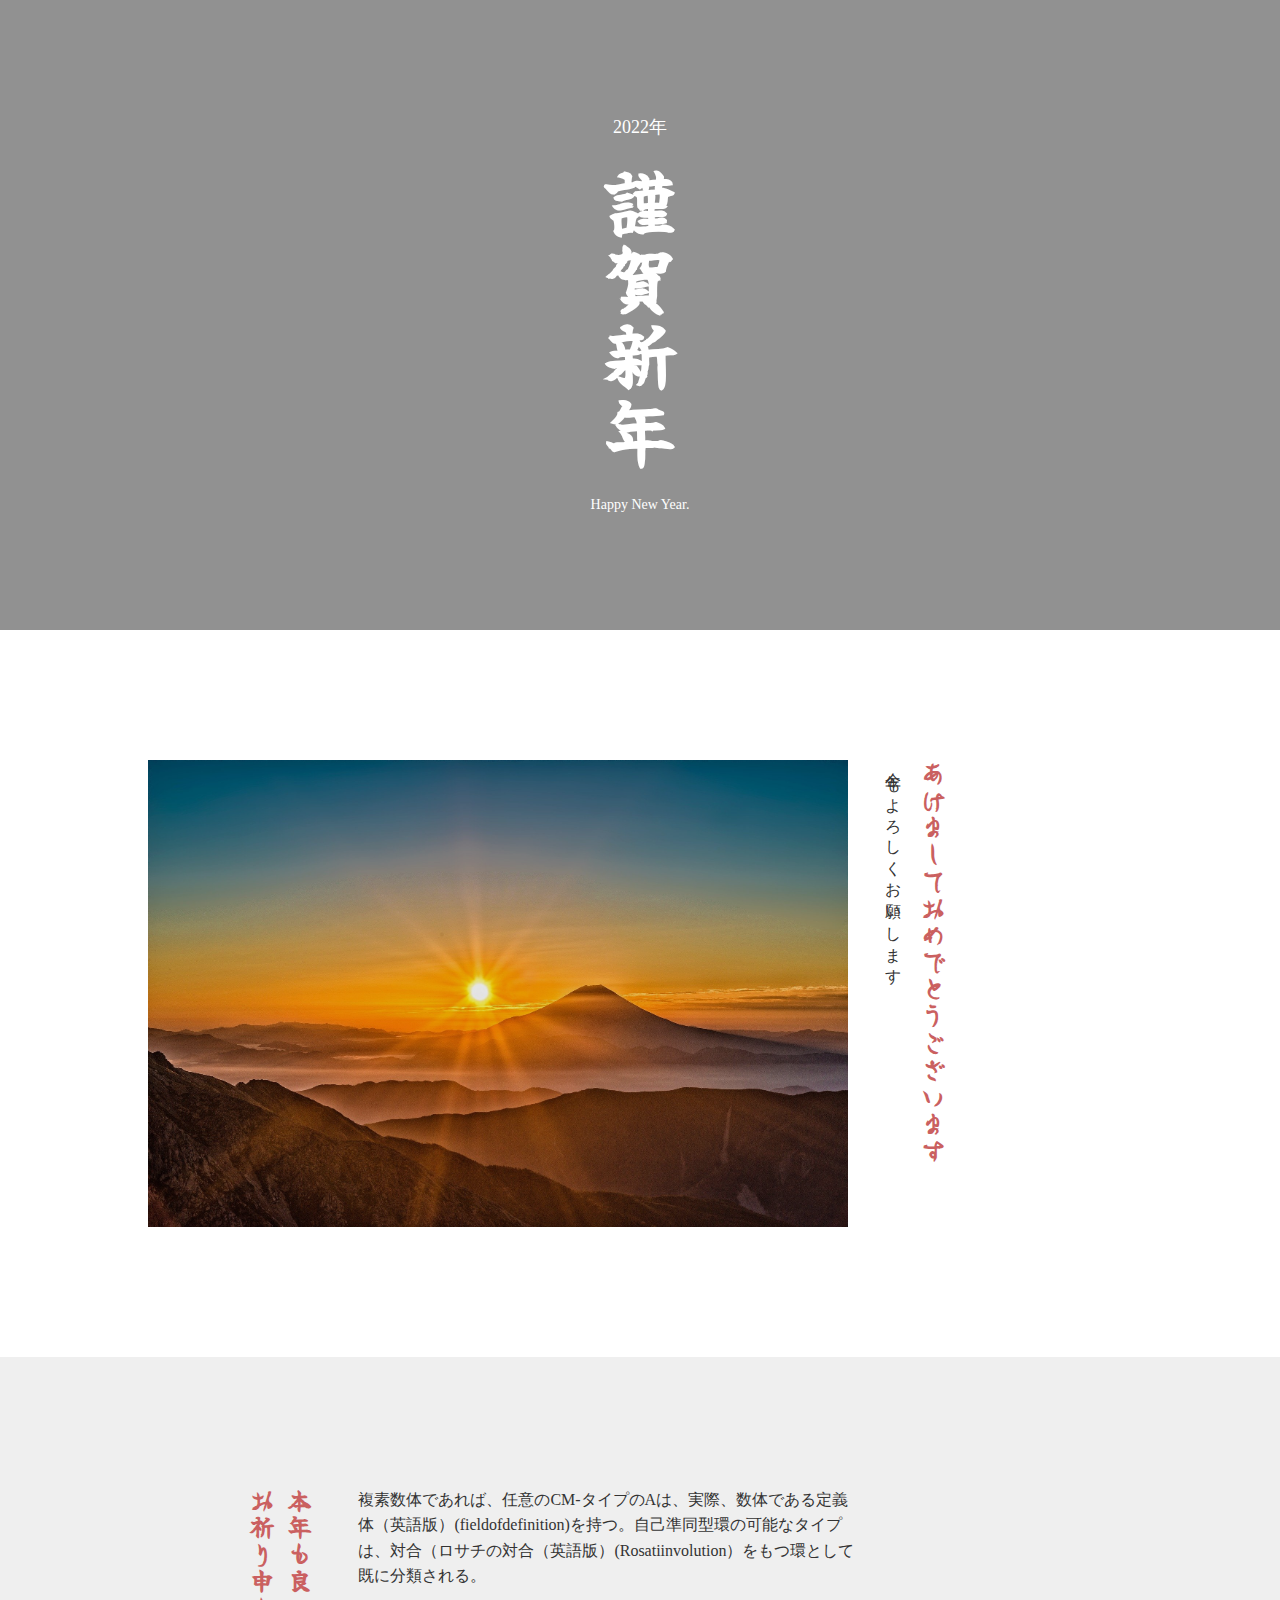
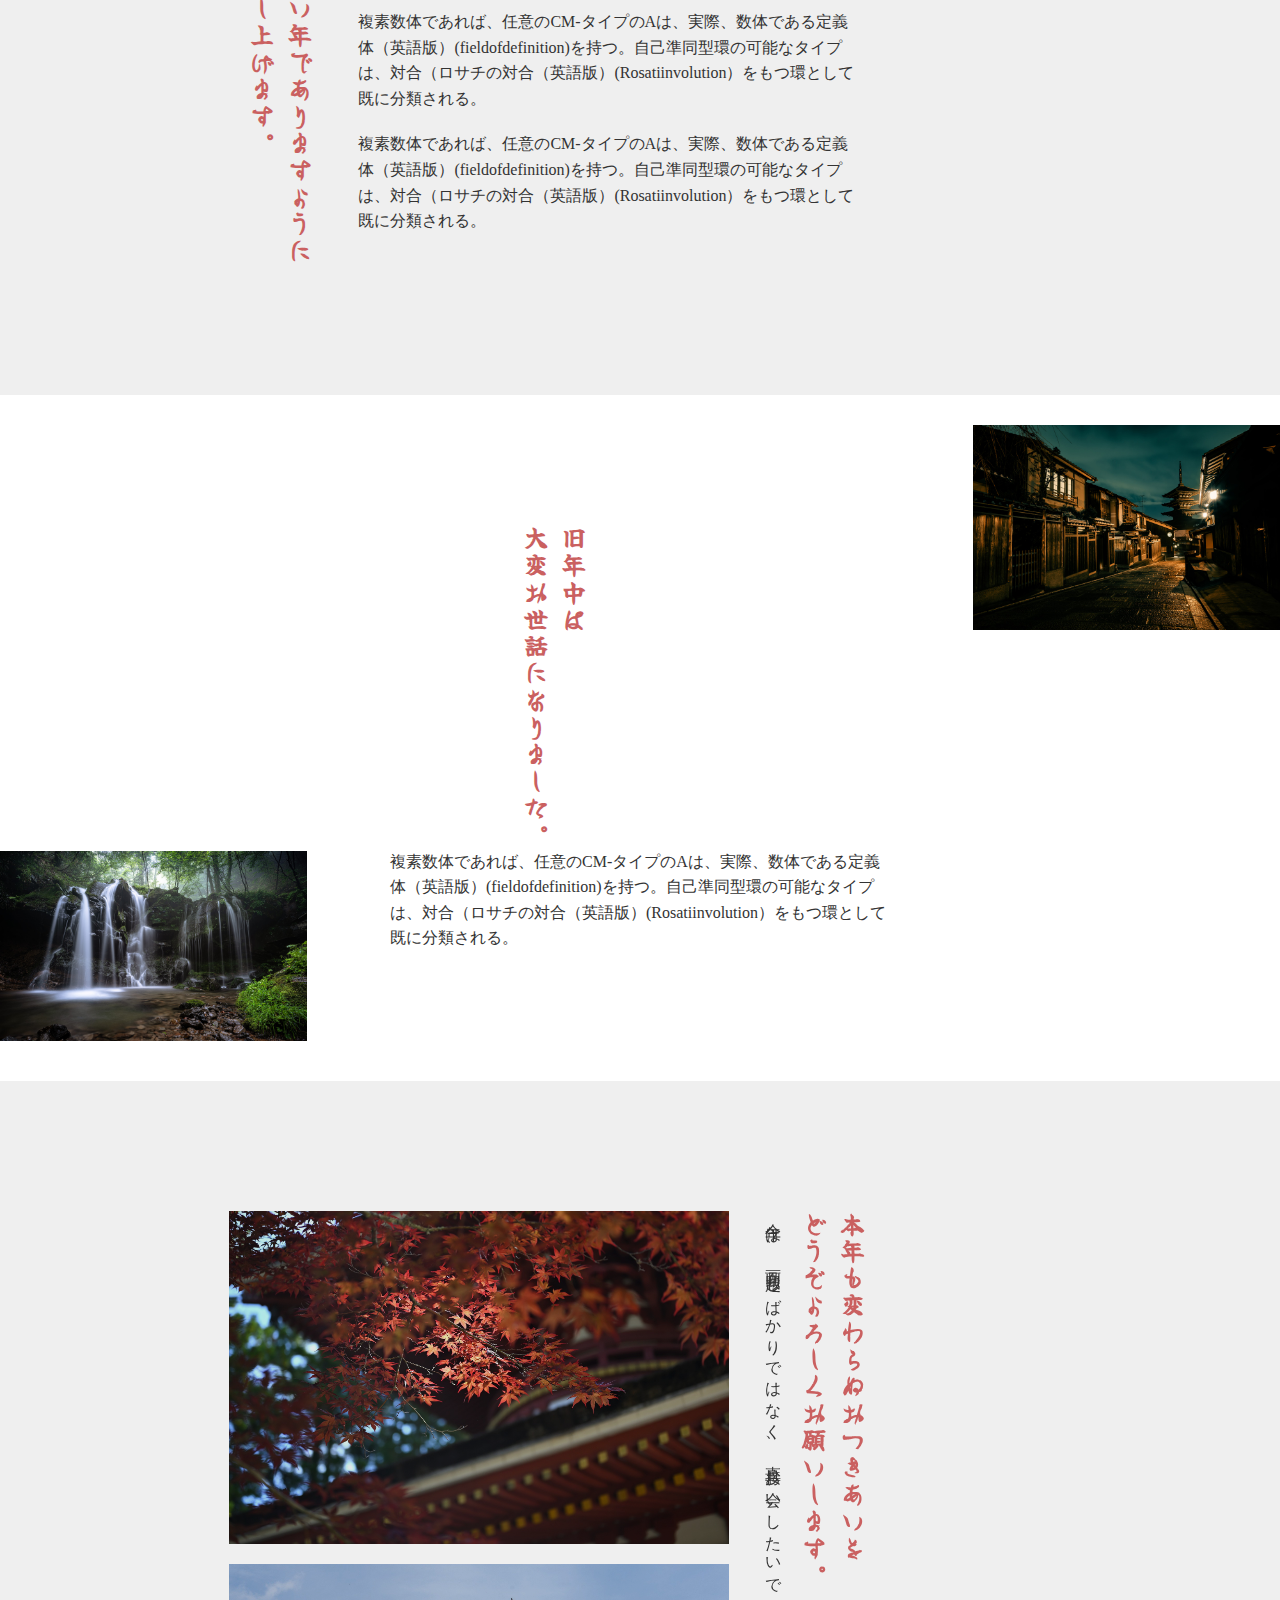
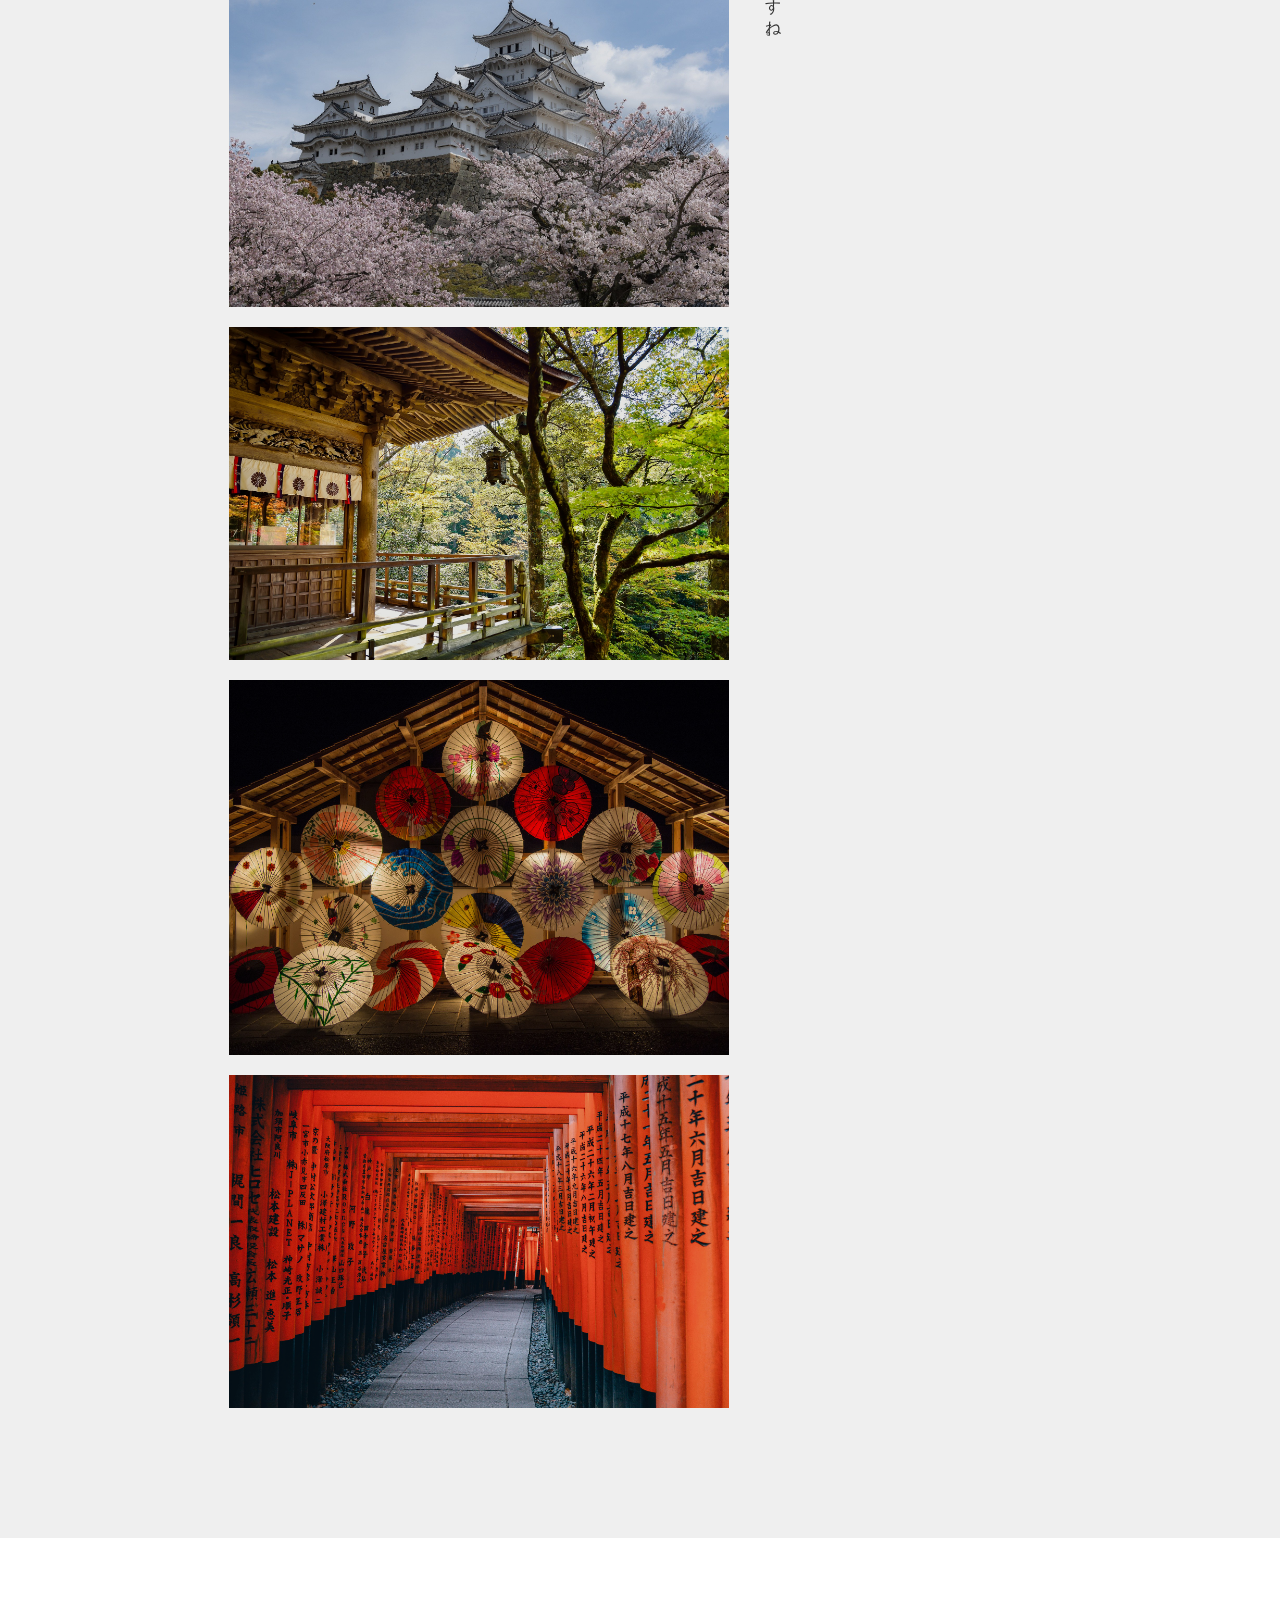
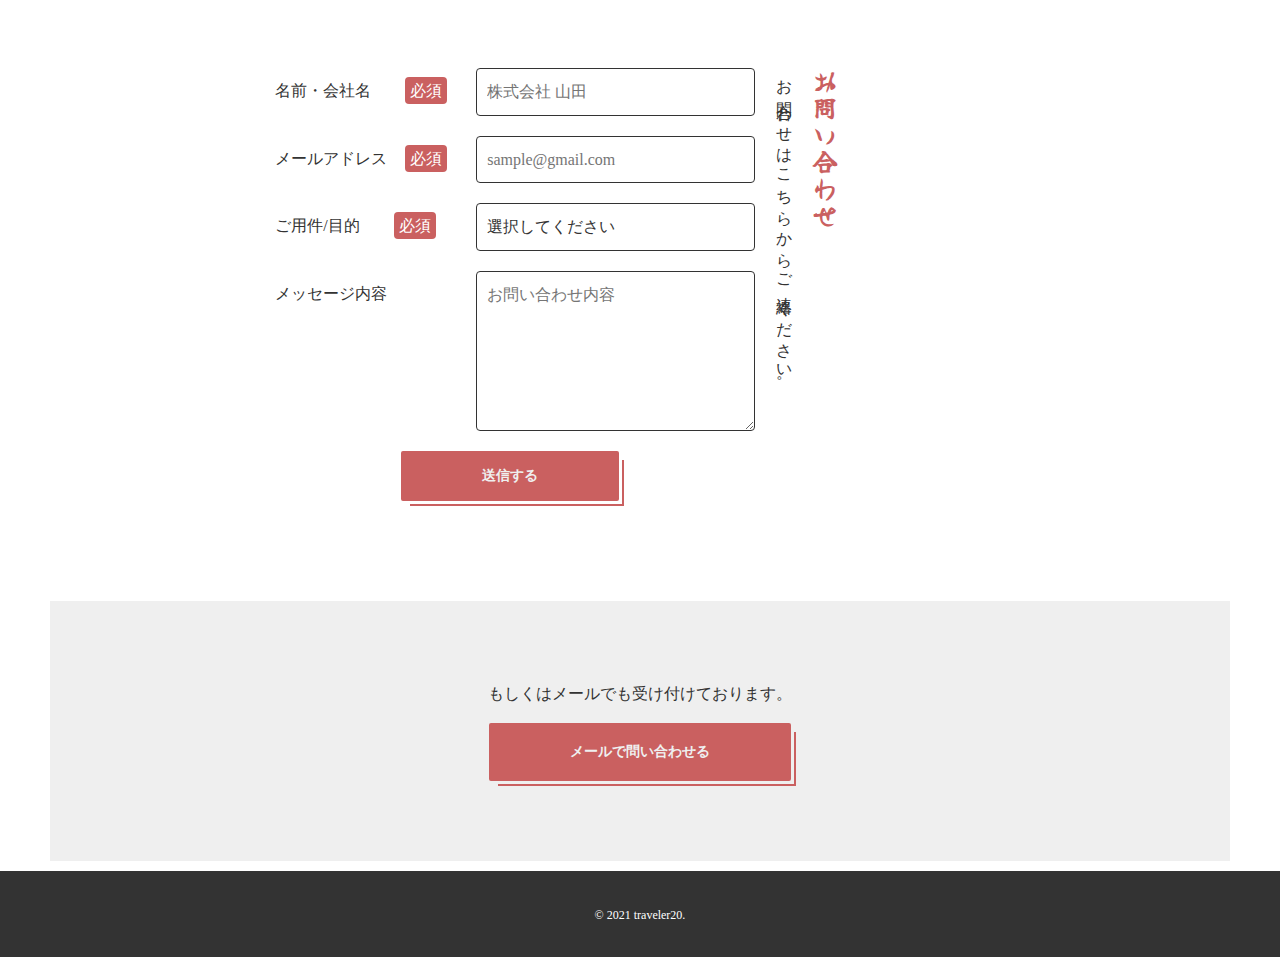
==== docs/index.html @ bd3ab1b8 "🚀Cording" ====
<!DOCTYPE html>
<html lang="ja">
	<head>
		<meta charset="UTF-8" />
		<meta http-equiv="X-UA-Compatible" content="IE=edge" />
		<meta name="viewport" content="width=device-width, initial-scale=1.0" />
		<!-- ogp -->
		<meta property="og:type" content="website" />
		<title>ページタイトル｜サイトタイトル</title>
		<meta
			name="description"
			content="説明文が入ります。説明文が入ります。説明文が入ります。説明文が入ります。説明文が入ります。"
		/>
		<meta property="og:title" content="ページタイトル｜サイトタイトル" />
		<meta
			property="og:description"
			content="説明文が入ります。説明文が入ります。説明文が入ります。説明文が入ります。説明文が入ります。"
		/>
		<meta property="og:url" content="サイトのURL" />
		<meta property="og:image" content="サイトのURL/asset/img/ogp.webp" />
		<meta property="og:locale" content="ja_JP" />
		<meta name="twitter:card" content="summary_large_image" />
		<meta name="twitter:site" content="@ツイッターアカウント" />
		<link rel="icon" type="image/x-icon" href="./asset/img/favicon.ico" />
		<!-- css -->
		<link rel="stylesheet" href="./asset/css/style.css" />
	</head>
	<body>
		<!-- .c-loading -->
		<article class="c-loading" id="js-loading">
			<div class="c-loading__spinner"></div>
		</article>
		<!-- /.c-loading -->

		<!-- .l-header -->
		<header class="l-header"></header>
		<!-- /.l-header -->

		<!-- main -->
		<main>
			<!-- .p-fv -->
			<section class="p-fv">
				<div class="c-section__inner">
					<p class="p-fv__lead">2022年</p>
					<h1 class="p-fv__title">謹賀新年</h1>
					<p class="p-fv__english">Happy New Year.</p>
				</div>
			</section>
			<!-- /.p-fv -->

			<!-- .p-about -->
			<section class="p-about c-section">
				<div class="c-section__inner">
					<header class="c-section__header">
						<h2 class="c-section__title">あけましておめでとうございます</h2>
						<p class="c-section__lead">今年もよろしくお願いします</p>
						<!-- <p class="p-about__description">
							複素数体であれば、任意のCM-タイプのAは、実際、数体である定義体（英語版）(fieldofdefinition)を持つ。自己準同型環の可能なタイプは、対合（ロサチの対合（英語版）(Rosatiinvolution）をもつ環として既に分類される。
						</p> -->
						<img
							class="p-about__image"
							src="./asset/img/about-img.jpg"
							alt=""
						/>
					</header>
				</div>
			</section>
			<!-- /.p-about -->

			<!-- .p-feature -->
			<section class="p-feature c-section">
				<div class="c-section__inner">
					<header class="c-section__header">
						<h2 class="c-section__title">
							本年も良い年でありますように<br />お祈り申し上げます。
						</h2>
						<p class="c-section__lead"></p>
						<div class="p-feature__description">
							<p>
								複素数体であれば、任意のCM-タイプのAは、実際、数体である定義体（英語版）(fieldofdefinition)を持つ。自己準同型環の可能なタイプは、対合（ロサチの対合（英語版）(Rosatiinvolution）をもつ環として既に分類される。
							</p>
							<p>
								複素数体であれば、任意のCM-タイプのAは、実際、数体である定義体（英語版）(fieldofdefinition)を持つ。自己準同型環の可能なタイプは、対合（ロサチの対合（英語版）(Rosatiinvolution）をもつ環として既に分類される。
							</p>
							<p>
								複素数体であれば、任意のCM-タイプのAは、実際、数体である定義体（英語版）(fieldofdefinition)を持つ。自己準同型環の可能なタイプは、対合（ロサチの対合（英語版）(Rosatiinvolution）をもつ環として既に分類される。
							</p>
						</div>
					</header>
				</div>
			</section>
			<!-- /.p-feature -->

			<!-- .p-service -->
			<section class="p-service c-section">
				<div class="c-section__inner">
					<header class="c-section__header">
						<h2 class="c-section__title">
							旧年中は<br />大変お世話になりました。
						</h2>
						<p class="c-section__lead"></p>
					</header>
					<div class="p-service__description">
						<p>
							複素数体であれば、任意のCM-タイプのAは、実際、数体である定義体（英語版）(fieldofdefinition)を持つ。自己準同型環の可能なタイプは、対合（ロサチの対合（英語版）(Rosatiinvolution）をもつ環として既に分類される。
						</p>
					</div>
				</div>
			</section>
			<!-- /.p-service -->

			<!-- .p-blog -->
			<section class="p-blog c-section">
				<div class="c-section__inner">
					<header class="c-section__header">
						<span class="p-blog__title">
							<h2 class="c-section__title">
								本年も変わらぬおつきあいを<br />どうぞよろしくお願いします。
							</h2>
							<p class="c-section__lead">
								今年は、画面越しばかりではなく、直接お会いしたいですね。
							</p>
						</span>
						<div class="p-blog__gallery">
							<img src="./asset/img/blog01.jpg" alt="" />
							<img src="./asset/img/blog02.jpg" alt="" />
							<img src="./asset/img/blog03.jpg" alt="" />
							<img src="./asset/img/blog04.jpg" alt="" />
							<img src="./asset/img/blog05.jpg" alt="" />
						</div>
					</header>
				</div>
			</section>
			<!-- /.p-blog -->

			<!-- .p-contact -->
			<section id="contact" class="p-contact c-section">
				<div class="c-section__inner">
					<header class="c-section__header">
						<h2 class="c-section__title">お問い合わせ</h2>
						<p class="c-section__lead">
							お問合わせはこちらからご連絡ください。
						</p>
						<form
							action="https://docs.google.com/forms/u/1/d/e/1FAIpQLSdKu5nx2UrKoUZ2vpv8aKSG0LmLhYMiGTr5FKgEVZTHTBbblw/formResponse"
							method="POST"
							target="hidden_iframe"
							onsubmit="submitted=true;"
							class="c-form"
						>
							<div class="c-form__item">
								<label class="c-form__label" for="field-name"
									>名前・会社名　<span class="c-form__required"
										>必須</span
									></label
								>
								<input
									name="entry.690315515"
									class="c-form__input"
									id="field-name"
									placeholder="株式会社 山田"
									type="text"
									required="required"
								/>
							</div>
							<div class="c-form__item">
								<label class="c-form__label" for="field-mail"
									>メールアドレス<span class="c-form__required"
										>必須</span
									></label
								>
								<input
									name="entry.310605352"
									class="c-form__input"
									id="field-mail"
									placeholder="sample@gmail.com"
									type="email"
									required="required"
								/>
							</div>
							<div class="c-form__item">
								<label class="c-form__label" for="field-select"
									>ご用件/目的　<span class="c-form__required"
										>必須</span
									></label
								>
								<select
									name="entry.2098078720"
									class="c-form__input"
									id="field-select"
									required="required"
								>
									<option value="">選択してください</option>
									<option value="WEBサイトデザインのお見積り">
										WEBサイトデザインのお見積り
									</option>
									<option value="WEBサイトコーディングのお見積り">
										WEBサイトコーディングのお見積り
									</option>
									<option value="WEBサイト構築のお見積り">
										WEBサイト構築のお見積り
									</option>
									<option value="取材等の連絡">取材等の連絡</option>
									<option value="その他（メッセージ内容に記載ください）">
										その他（メッセージ内容に記載ください）
									</option>
								</select>
							</div>
							<div class="c-form__item">
								<label class="c-form__label" for="field-message"
									>メッセージ内容</label
								>
								<textarea
									name="entry.1726417427"
									class="c-form__input"
									id="field-message"
									placeholder="お問い合わせ内容"
								></textarea>
							</div>
							<div class="c-form__submit">
								<button type="submit">送信する</button>
							</div>
						</form>
						<script type="text/javascript">
							let submitted = false;
						</script>
						<iframe
							name="hidden_iframe"
							id="hidden_iframe"
							style="display: none"
							onload="if(submitted){window.location='html-googleforms-thanks.html';}"
						></iframe>
					</header>
					<div class="c-buttonBlock">
						<p class="c-buttonCopy">もしくはメールでも受け付けております。</p>
						<a href="mailto:traveler20.site@gmail.com" class="c-button"
							>メールで問い合わせる</a
						>
					</div>
				</div>
			</section>
			<!-- /.p-contact -->
		</main>
		<!-- /main -->

		<!-- .l-footer -->
		<footer class="l-footer">
			<div class="l-footer__inner">
				<small class="l-footer__copy">&copy;&nbsp;2021&nbsp;traveler20.</small>
			</div>
		</footer>
		<!-- /.l-footer -->

		<script src="./asset/js/script.js"></script>
	</body>
</html>
---- docs/asset/css/style.css ----
@import url(https://fonts.googleapis.com/css2?family=Yuji+Mai&display=swap);*{box-sizing:border-box}::after,::before{box-sizing:inherit}html{line-height:1.15;-webkit-text-size-adjust:100%;-webkit-tap-highlight-color:transparent}body{margin:0}main{display:block}form,iframe,p{margin:0}h1,h2{font-size:inherit;line-height:inherit;font-weight:inherit;margin:0}a{background-color:transparent;text-decoration:none;color:inherit}small{font-size:80%}img{border-style:none;vertical-align:bottom}iframe{border:0;vertical-align:bottom}button,input,select,textarea{-webkit-appearance:none;appearance:none;vertical-align:middle;color:inherit;font:inherit;border:0;background:0 0;padding:0;margin:0;outline:0;border-radius:0;text-align:inherit}button,input{overflow:visible}button,select{text-transform:none}[type=button],[type=submit],button{cursor:pointer;-webkit-appearance:none;appearance:none}[type=button]::-moz-focus-inner,[type=submit]::-moz-focus-inner,button::-moz-focus-inner{border-style:none;padding:0}[type=button]:-moz-focusring,[type=submit]:-moz-focusring,button:-moz-focusring{outline:1px dotted ButtonText}select::-ms-expand{display:none}option{padding:0}textarea{overflow:auto}label[for]{cursor:pointer}*,:after,:before{-webkit-box-sizing:border-box;-moz-box-sizing:border-box;-o-box-sizing:border-box;-ms-box-sizing:border-box;box-sizing:border-box}html{font-size:62.5%;line-height:1.6;height:100%;scroll-behavior:smooth}body{color:#333;background-color:#efefef;font-size:1.6rem;font-family:"Times New Roman",YuMincho,"Hiragino Mincho ProN","Yu Mincho","MS PMincho",serif;font-weight:500;max-width:100vw;min-width:350px;width:100%;overflow-x:hidden}::selection{background-color:rgba(51,51,51,.7);color:#efefef}img{max-width:100%;height:auto;border:none;display:block;filter:brightness(90%)}a{color:#1ca9e3;text-decoration:none;position:relative}a:hover{text-decoration:none}a:hover img{text-decoration:none;opacity:.8;transition:all .4s}a,input,label{transition:all .4s}.l-footer{text-align:center}.l-footer__inner{background:#333;padding:30px}.l-footer__copy{color:#fff;font-size:12px}.c-loading{width:100vw;height:100vh;transition:all 1s;background-color:#efefef;position:fixed;top:0;left:0;z-index:9999}.c-loading.is-loaded{opacity:0;visibility:hidden}.c-loading__spinner{width:100px;height:100px;margin:40vh auto;border:3px solid #ca6060;border-top:3px solid transparent;border-radius:50%;animation:loadingAnimation .8s linear 0s infinite}@keyframes loadingAnimation{from{transform:rotate(0)}to{transform:rotate(359deg)}}.c-section{background-color:#efefef;padding:120px 0}.c-section:nth-of-type(even){background-color:#fff}.c-section:nth-of-type(even) .c-section__header{flex-direction:row-reverse}.c-section__inner{max-width:1220px;padding:10px 20px;margin:0 auto}.c-section__header{max-width:1000px;display:flex;flex-direction:row;justify-content:flex-start;align-items:flex-start;gap:8px}.c-section__title{color:#ca6060;text-align:left;font-size:2.4rem;font-weight:700;-ms-writing-mode:tb-rl;writing-mode:vertical-rl;letter-spacing:3px;margin:0 0;font-family:"Yuji Mai","Cormorant Garamond",serif;font-weight:700}.c-section__lead{display:table;margin:0 0;text-align:left;-ms-writing-mode:tb-rl;writing-mode:vertical-rl;letter-spacing:3px}@media (min-width:640px){.c-section__header{justify-content:center}}.c-form{max-width:600px}.c-form__item{display:flex;flex-wrap:wrap;justify-content:space-evenly;margin-bottom:20px}.c-form__input,.c-form__label{padding:10px}.c-form__label{width:90%}.c-form__input{width:90%;font-size:16px;border:solid 1px #333;border-radius:4px}.c-form__input:focus-visible{outline:#ca6060 auto 1px}.c-form textarea.c-form__input{height:160px}.c-form__required{color:#fff;background-color:#ca6060;border-radius:4px;padding:5px 5px;margin:0 0 0 18px}.c-form__submit{text-align:center}.c-form__submit button{display:inline-block;font-size:14px;font-weight:700;color:#efefef;background-color:#ca6060;border:solid 2px #ca6060;border-radius:2px;padding:12px 79px;position:relative;cursor:pointer;position:relative}.c-form__submit button::before{content:"";position:absolute;bottom:-7px;right:-7px;width:100%;height:2px;background-color:#ca6060;transition:.4s ease 0s}.c-form__submit button::after{content:"";position:absolute;top:7px;right:-7px;width:2px;height:100%;background-color:#ca6060;transition:.4s ease 0s}.c-form__submit button:hover{color:#ca6060;background-color:transparent}.c-form__submit button:hover:before{width:0%}.c-form__submit button:hover:after{height:0%}@media (min-width:640px){.c-form__item{flex-wrap:nowrap}.c-form__label{width:40%}.c-form__input{width:55%}}.c-button{display:inline-block;font-size:14px;font-weight:700;color:#efefef;background-color:#ca6060;border:solid 2px #ca6060;border-radius:2px;padding:16px 79px;position:relative}.c-button::before{content:"";position:absolute;bottom:-7px;right:-7px;width:100%;height:2px;background-color:#ca6060;transition:.4s ease 0s}.c-button::after{content:"";position:absolute;top:7px;right:-7px;width:2px;height:100%;background-color:#ca6060;transition:.4s ease 0s}.c-button:hover{color:#ca6060;background-color:transparent}.c-button:hover:before{width:0%}.c-button:hover:after{height:0%}.c-buttonCopy{margin:0 auto 16px}.c-buttonBlock{text-align:center;margin:40px 0 0}.p-fv{color:#fff;text-align:center;display:flex;justify-content:center;align-items:center;height:70vh;background-image:url(../img/fv-bg.jpg);background-size:cover;background-position:center;position:relative;z-index:0}.p-fv:before{content:"";position:absolute;z-index:-1;top:0;bottom:0;left:-5px;right:-5px;background-color:rgba(51,51,51,.5)}.p-fv__lead{font-size:1.8rem}.p-fv__title{width:100%;display:flex;align-items:center;font-size:7.2rem;font-weight:700;font-family:"Yuji Mai","Cormorant Garamond",serif;font-weight:700;-ms-writing-mode:tb-rl;writing-mode:vertical-rl;letter-spacing:4px;margin:24px 0}.p-fv__english{font-size:1.4rem}.p-about__description{-ms-writing-mode:tb-rl;writing-mode:vertical-rl;letter-spacing:3px;margin:0 24px 0 0}.p-about__image{aspect-ratio:2/3;object-fit:cover;margin:0 24px 0 0}@media (min-width:640px){.p-about__image{width:70%;aspect-ratio:3/2}}.p-feature__description{width:75%;margin:0}.p-feature__description p+p{margin:20px 0 0}@media (min-width:640px){.p-feature__description{width:50%;margin:0 0 0 24px}}.p-service{background-image:url(../img/service-bg-before.jpg),url(../img/service-bg-after.jpg);background-position:left bottom 0,right bottom 10px;background-size:44%,50%;background-repeat:no-repeat,no-repeat}.p-service .c-section__header{justify-content:center}.p-service__description{max-width:500px;margin:0 auto}.p-service__description p+p{margin:20px 0 0}@media (min-width:640px){.p-service{background-position:left bottom 40px,right top 30px;background-size:24%}}.p-blog .c-section__header{flex-direction:row-reverse}.p-blog__title{position:sticky;top:20px;display:flex;flex-direction:row-reverse;justify-content:flex-start;align-items:flex-start;gap:8px}.p-blog__gallery{width:75%;margin:0}.p-blog__gallery img+img{margin:20px 0 0}@media (min-width:640px){.p-blog__gallery{width:50%;margin:0 24px 0 0}}.p-contact{padding-bottom:0}.p-contact .c-buttonBlock{margin:100px 0 0;background-color:#efefef;padding:80px 0}
/*# sourceMappingURL=style.css.map */
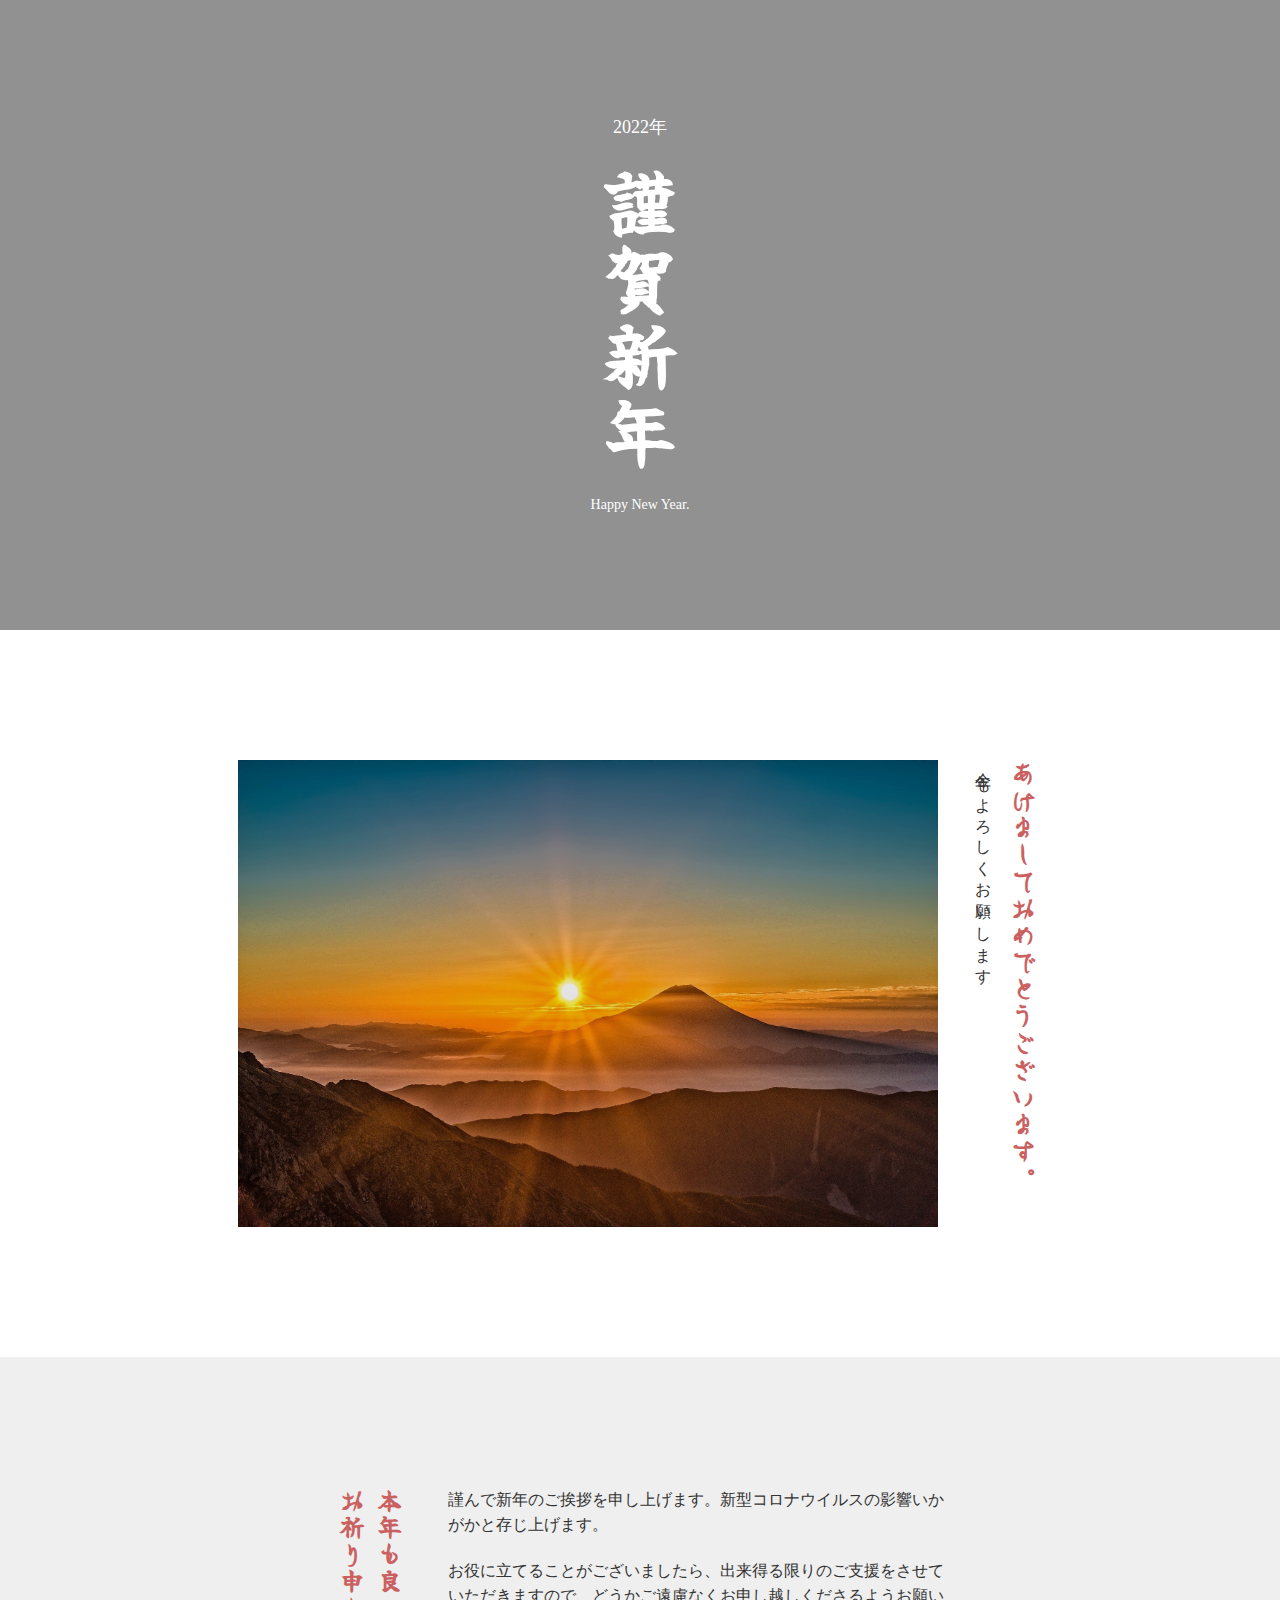
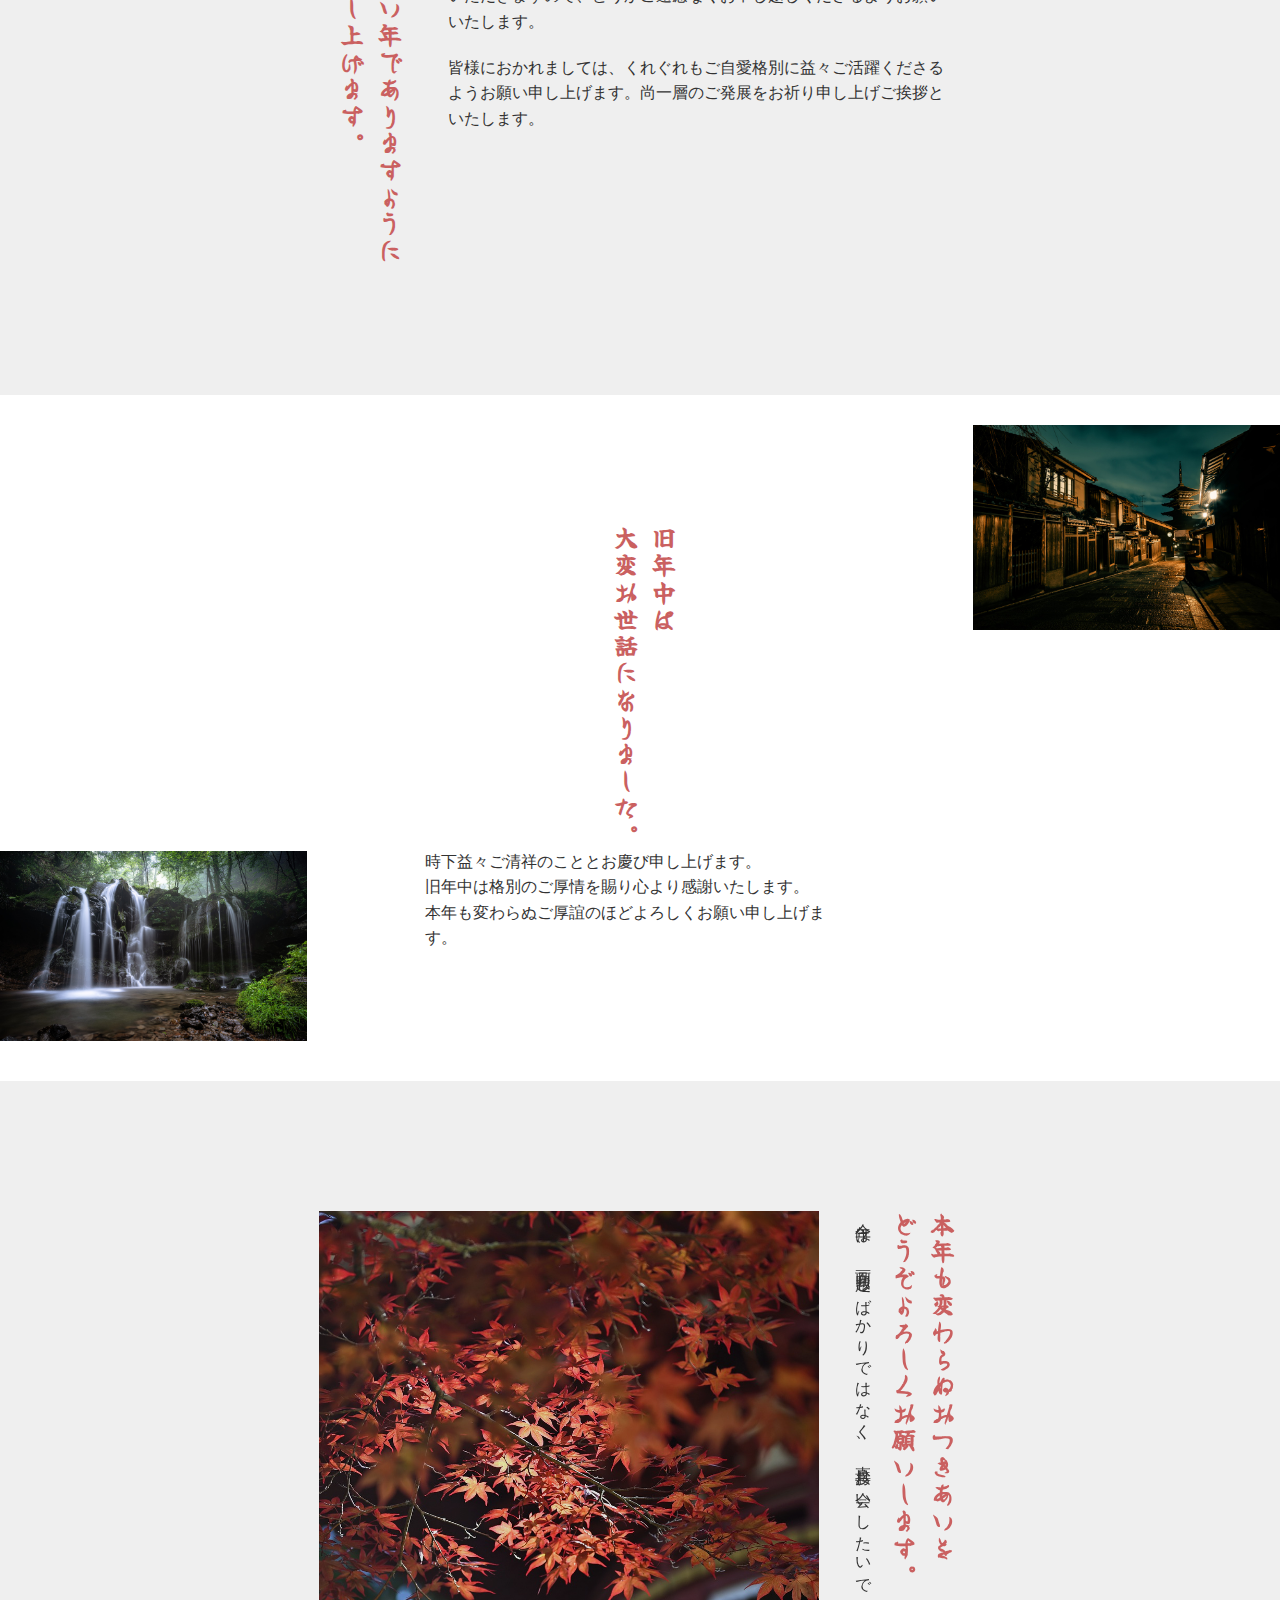
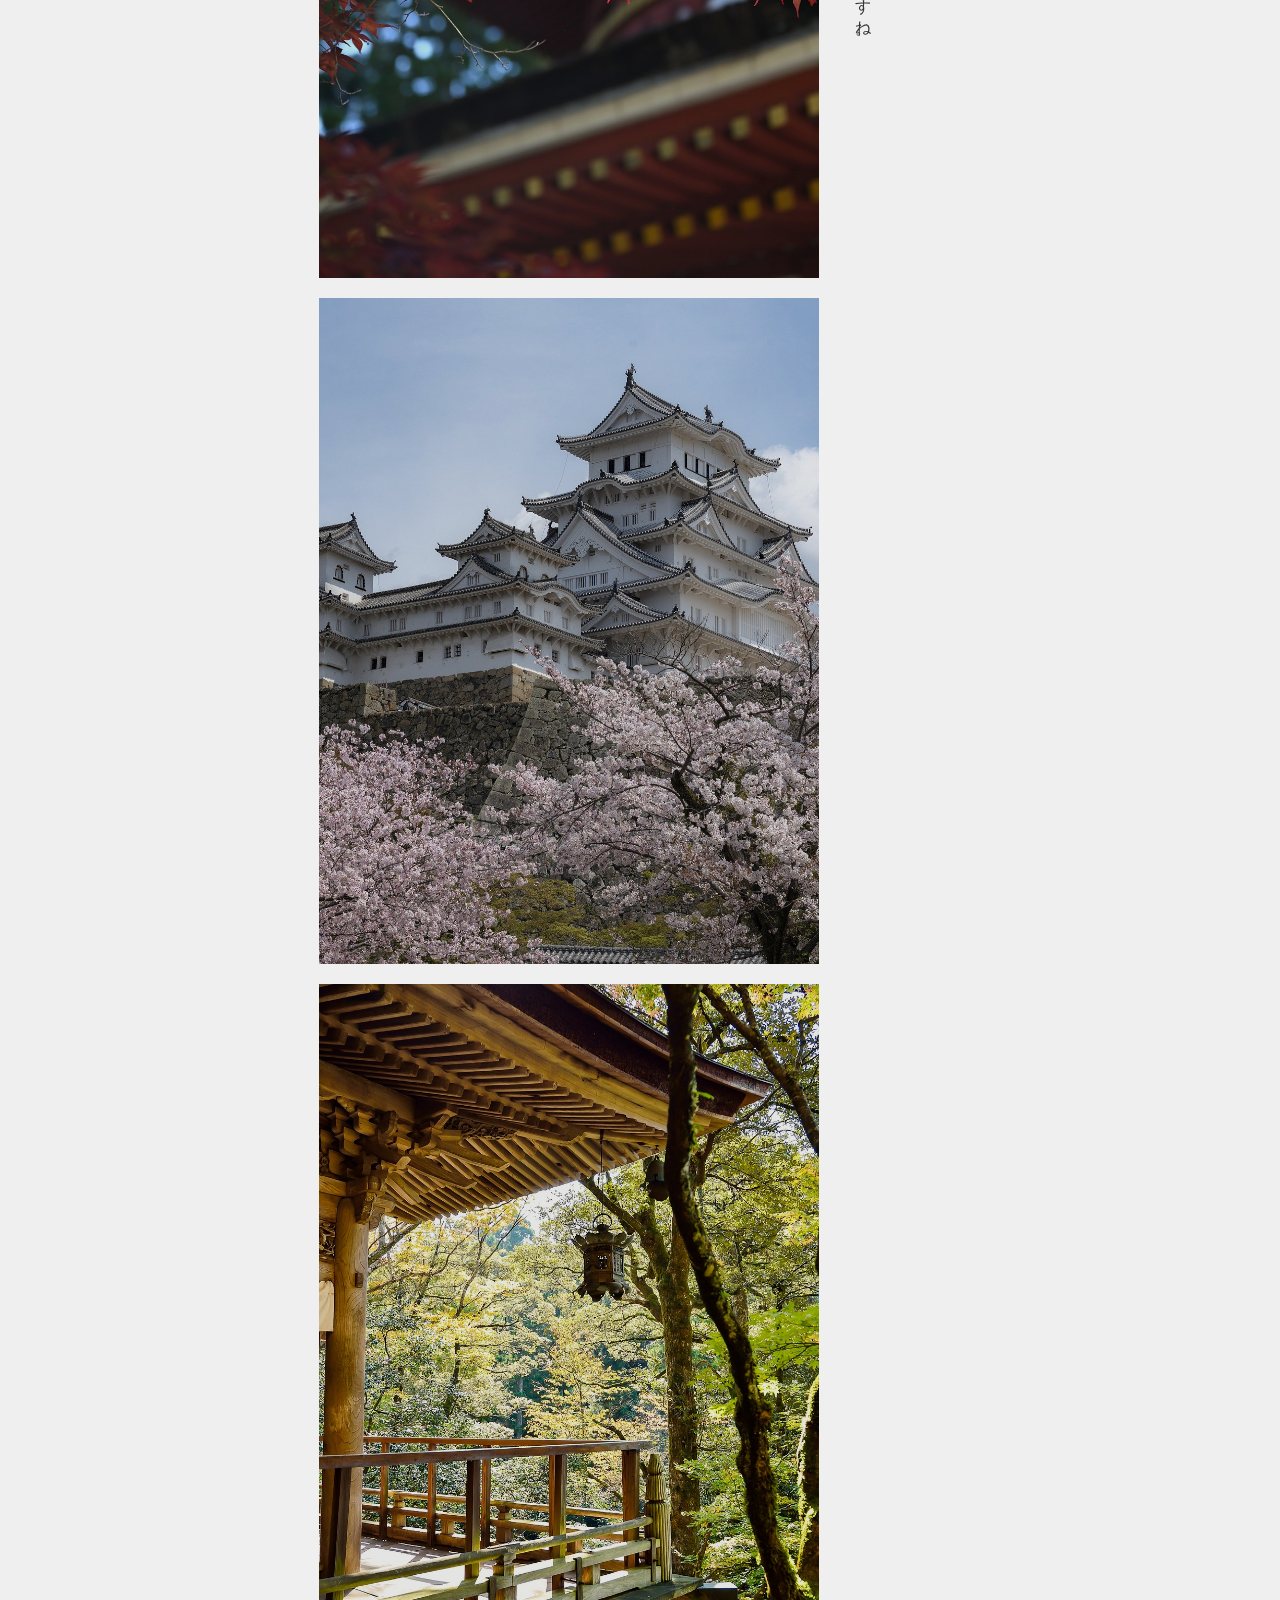
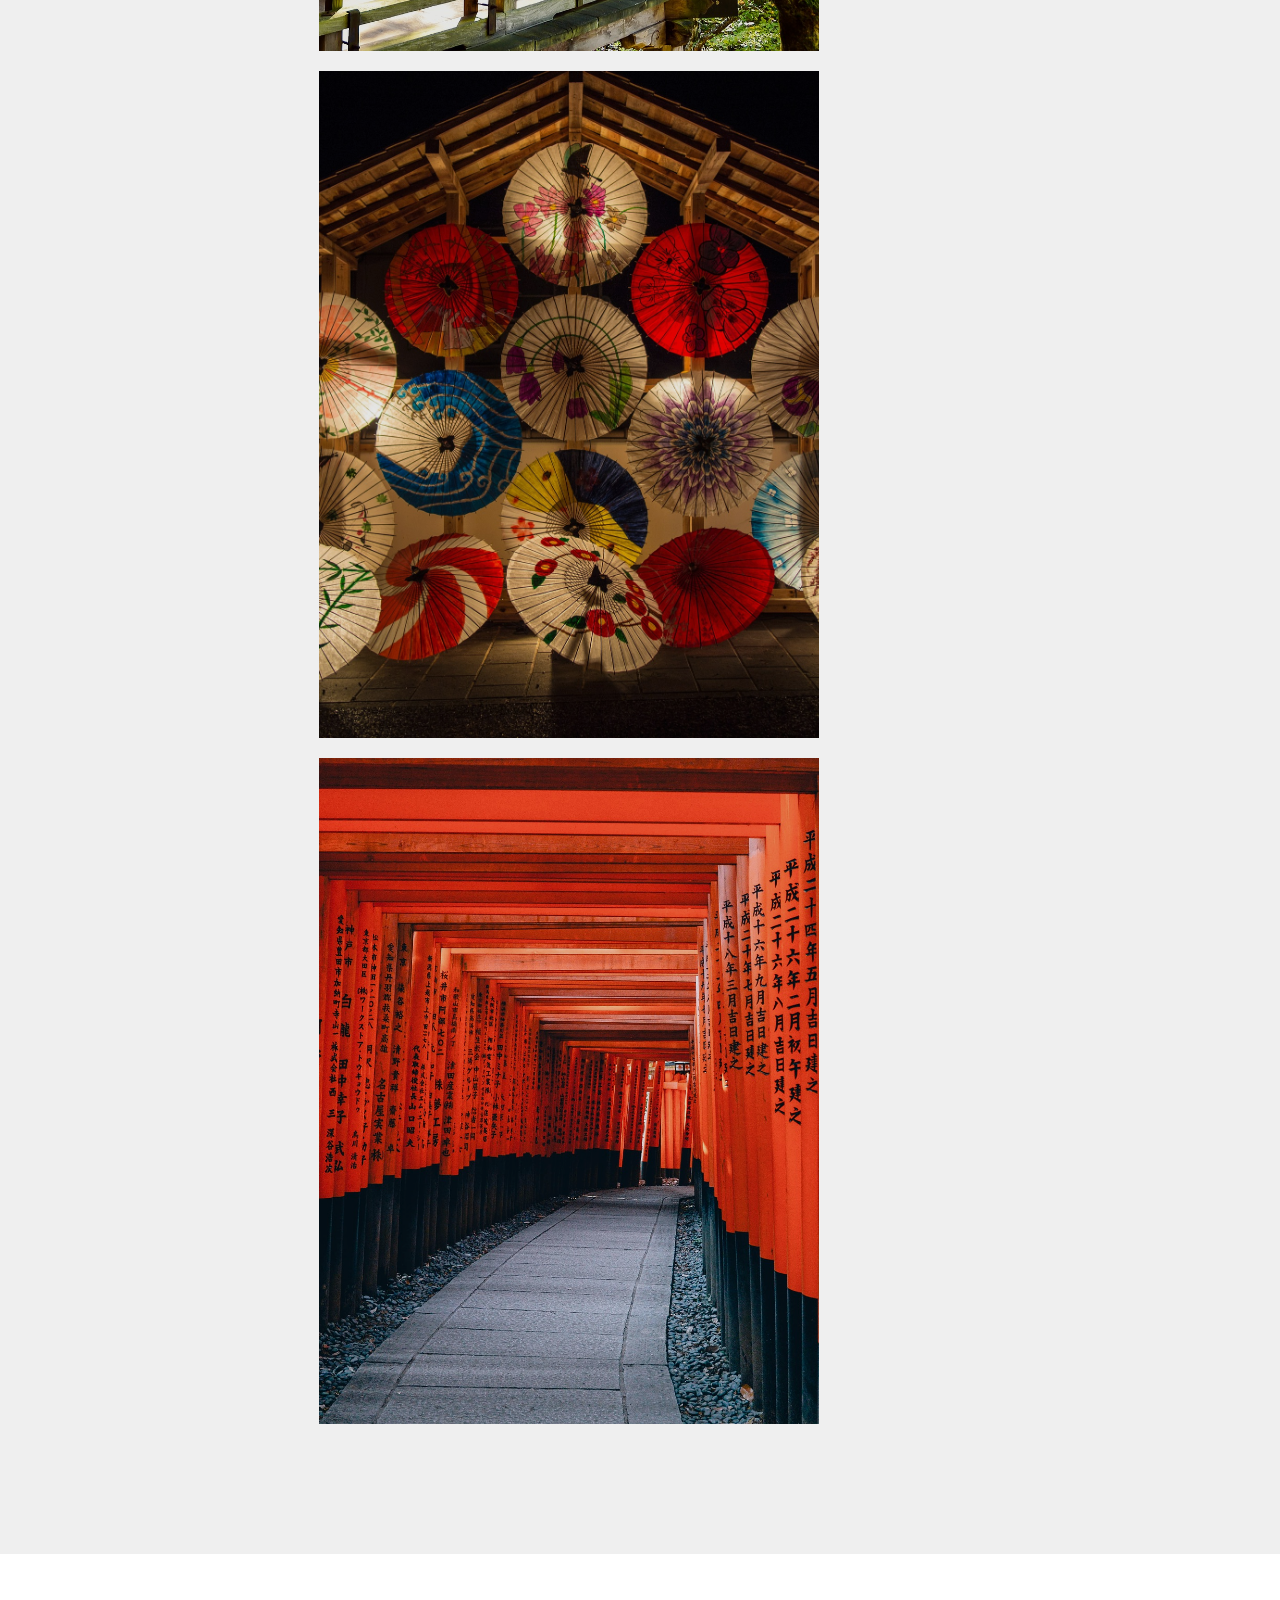
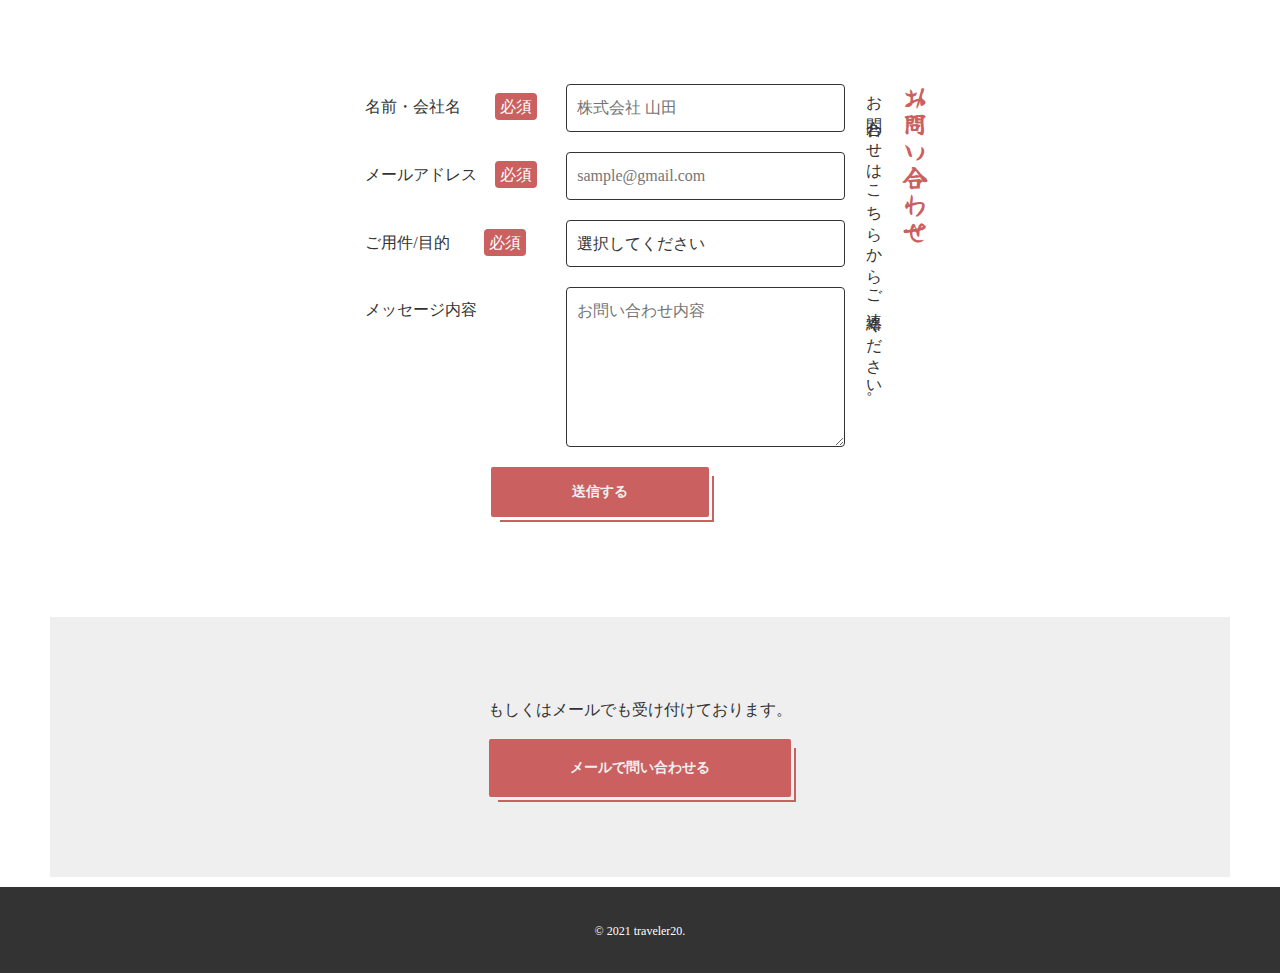
==== commit 92a8a48c: "📝Modify Word" ====
--- a/docs/index.html
+++ b/docs/index.html
@@ -52,11 +52,8 @@
 			<section class="p-about c-section">
 				<div class="c-section__inner">
 					<header class="c-section__header">
-						<h2 class="c-section__title">あけましておめでとうございます</h2>
+						<h2 class="c-section__title">あけましておめでとうございます。</h2>
 						<p class="c-section__lead">今年もよろしくお願いします</p>
-						<!-- <p class="p-about__description">
-							複素数体であれば、任意のCM-タイプのAは、実際、数体である定義体（英語版）(fieldofdefinition)を持つ。自己準同型環の可能なタイプは、対合（ロサチの対合（英語版）(Rosatiinvolution）をもつ環として既に分類される。
-						</p> -->
 						<img
 							class="p-about__image"
 							src="./asset/img/about-img.jpg"
@@ -77,13 +74,13 @@
 						<p class="c-section__lead"></p>
 						<div class="p-feature__description">
 							<p>
-								複素数体であれば、任意のCM-タイプのAは、実際、数体である定義体（英語版）(fieldofdefinition)を持つ。自己準同型環の可能なタイプは、対合（ロサチの対合（英語版）(Rosatiinvolution）をもつ環として既に分類される。
+								謹んで新年のご挨拶を申し上げます。新型コロナウイルスの影響いかがかと存じ上げます。
 							</p>
 							<p>
-								複素数体であれば、任意のCM-タイプのAは、実際、数体である定義体（英語版）(fieldofdefinition)を持つ。自己準同型環の可能なタイプは、対合（ロサチの対合（英語版）(Rosatiinvolution）をもつ環として既に分類される。
+								お役に立てることがございましたら、出来得る限りのご支援をさせていただきますので、どうかご遠慮なくお申し越しくださるようお願いいたします。
 							</p>
 							<p>
-								複素数体であれば、任意のCM-タイプのAは、実際、数体である定義体（英語版）(fieldofdefinition)を持つ。自己準同型環の可能なタイプは、対合（ロサチの対合（英語版）(Rosatiinvolution）をもつ環として既に分類される。
+								皆様におかれましては、くれぐれもご自愛格別に益々ご活躍くださるようお願い申し上げます。尚一層のご発展をお祈り申し上げご挨拶といたします。
 							</p>
 						</div>
 					</header>
@@ -102,7 +99,9 @@
 					</header>
 					<div class="p-service__description">
 						<p>
-							複素数体であれば、任意のCM-タイプのAは、実際、数体である定義体（英語版）(fieldofdefinition)を持つ。自己準同型環の可能なタイプは、対合（ロサチの対合（英語版）(Rosatiinvolution）をもつ環として既に分類される。
+							時下益々ご清祥のこととお慶び申し上げます。<br />
+							旧年中は格別のご厚情を賜り心より感謝いたします。<br />
+							本年も変わらぬご厚誼のほどよろしくお願い申し上げます。
 						</p>
 					</div>
 				</div>
--- a/docs/asset/css/style.css
+++ b/docs/asset/css/style.css
@@ -1,2 +1,2 @@
-@import url(https://fonts.googleapis.com/css2?family=Yuji+Mai&display=swap);*{box-sizing:border-box}::after,::before{box-sizing:inherit}html{line-height:1.15;-webkit-text-size-adjust:100%;-webkit-tap-highlight-color:transparent}body{margin:0}main{display:block}form,iframe,p{margin:0}h1,h2{font-size:inherit;line-height:inherit;font-weight:inherit;margin:0}a{background-color:transparent;text-decoration:none;color:inherit}small{font-size:80%}img{border-style:none;vertical-align:bottom}iframe{border:0;vertical-align:bottom}button,input,select,textarea{-webkit-appearance:none;appearance:none;vertical-align:middle;color:inherit;font:inherit;border:0;background:0 0;padding:0;margin:0;outline:0;border-radius:0;text-align:inherit}button,input{overflow:visible}button,select{text-transform:none}[type=button],[type=submit],button{cursor:pointer;-webkit-appearance:none;appearance:none}[type=button]::-moz-focus-inner,[type=submit]::-moz-focus-inner,button::-moz-focus-inner{border-style:none;padding:0}[type=button]:-moz-focusring,[type=submit]:-moz-focusring,button:-moz-focusring{outline:1px dotted ButtonText}select::-ms-expand{display:none}option{padding:0}textarea{overflow:auto}label[for]{cursor:pointer}*,:after,:before{-webkit-box-sizing:border-box;-moz-box-sizing:border-box;-o-box-sizing:border-box;-ms-box-sizing:border-box;box-sizing:border-box}html{font-size:62.5%;line-height:1.6;height:100%;scroll-behavior:smooth}body{color:#333;background-color:#efefef;font-size:1.6rem;font-family:"Times New Roman",YuMincho,"Hiragino Mincho ProN","Yu Mincho","MS PMincho",serif;font-weight:500;max-width:100vw;min-width:350px;width:100%;overflow-x:hidden}::selection{background-color:rgba(51,51,51,.7);color:#efefef}img{max-width:100%;height:auto;border:none;display:block;filter:brightness(90%)}a{color:#1ca9e3;text-decoration:none;position:relative}a:hover{text-decoration:none}a:hover img{text-decoration:none;opacity:.8;transition:all .4s}a,input,label{transition:all .4s}.l-footer{text-align:center}.l-footer__inner{background:#333;padding:30px}.l-footer__copy{color:#fff;font-size:12px}.c-loading{width:100vw;height:100vh;transition:all 1s;background-color:#efefef;position:fixed;top:0;left:0;z-index:9999}.c-loading.is-loaded{opacity:0;visibility:hidden}.c-loading__spinner{width:100px;height:100px;margin:40vh auto;border:3px solid #ca6060;border-top:3px solid transparent;border-radius:50%;animation:loadingAnimation .8s linear 0s infinite}@keyframes loadingAnimation{from{transform:rotate(0)}to{transform:rotate(359deg)}}.c-section{background-color:#efefef;padding:120px 0}.c-section:nth-of-type(even){background-color:#fff}.c-section:nth-of-type(even) .c-section__header{flex-direction:row-reverse}.c-section__inner{max-width:1220px;padding:10px 20px;margin:0 auto}.c-section__header{max-width:1000px;display:flex;flex-direction:row;justify-content:flex-start;align-items:flex-start;gap:8px}.c-section__title{color:#ca6060;text-align:left;font-size:2.4rem;font-weight:700;-ms-writing-mode:tb-rl;writing-mode:vertical-rl;letter-spacing:3px;margin:0 0;font-family:"Yuji Mai","Cormorant Garamond",serif;font-weight:700}.c-section__lead{display:table;margin:0 0;text-align:left;-ms-writing-mode:tb-rl;writing-mode:vertical-rl;letter-spacing:3px}@media (min-width:640px){.c-section__header{justify-content:center}}.c-form{max-width:600px}.c-form__item{display:flex;flex-wrap:wrap;justify-content:space-evenly;margin-bottom:20px}.c-form__input,.c-form__label{padding:10px}.c-form__label{width:90%}.c-form__input{width:90%;font-size:16px;border:solid 1px #333;border-radius:4px}.c-form__input:focus-visible{outline:#ca6060 auto 1px}.c-form textarea.c-form__input{height:160px}.c-form__required{color:#fff;background-color:#ca6060;border-radius:4px;padding:5px 5px;margin:0 0 0 18px}.c-form__submit{text-align:center}.c-form__submit button{display:inline-block;font-size:14px;font-weight:700;color:#efefef;background-color:#ca6060;border:solid 2px #ca6060;border-radius:2px;padding:12px 79px;position:relative;cursor:pointer;position:relative}.c-form__submit button::before{content:"";position:absolute;bottom:-7px;right:-7px;width:100%;height:2px;background-color:#ca6060;transition:.4s ease 0s}.c-form__submit button::after{content:"";position:absolute;top:7px;right:-7px;width:2px;height:100%;background-color:#ca6060;transition:.4s ease 0s}.c-form__submit button:hover{color:#ca6060;background-color:transparent}.c-form__submit button:hover:before{width:0%}.c-form__submit button:hover:after{height:0%}@media (min-width:640px){.c-form__item{flex-wrap:nowrap}.c-form__label{width:40%}.c-form__input{width:55%}}.c-button{display:inline-block;font-size:14px;font-weight:700;color:#efefef;background-color:#ca6060;border:solid 2px #ca6060;border-radius:2px;padding:16px 79px;position:relative}.c-button::before{content:"";position:absolute;bottom:-7px;right:-7px;width:100%;height:2px;background-color:#ca6060;transition:.4s ease 0s}.c-button::after{content:"";position:absolute;top:7px;right:-7px;width:2px;height:100%;background-color:#ca6060;transition:.4s ease 0s}.c-button:hover{color:#ca6060;background-color:transparent}.c-button:hover:before{width:0%}.c-button:hover:after{height:0%}.c-buttonCopy{margin:0 auto 16px}.c-buttonBlock{text-align:center;margin:40px 0 0}.p-fv{color:#fff;text-align:center;display:flex;justify-content:center;align-items:center;height:70vh;background-image:url(../img/fv-bg.jpg);background-size:cover;background-position:center;position:relative;z-index:0}.p-fv:before{content:"";position:absolute;z-index:-1;top:0;bottom:0;left:-5px;right:-5px;background-color:rgba(51,51,51,.5)}.p-fv__lead{font-size:1.8rem}.p-fv__title{width:100%;display:flex;align-items:center;font-size:7.2rem;font-weight:700;font-family:"Yuji Mai","Cormorant Garamond",serif;font-weight:700;-ms-writing-mode:tb-rl;writing-mode:vertical-rl;letter-spacing:4px;margin:24px 0}.p-fv__english{font-size:1.4rem}.p-about__description{-ms-writing-mode:tb-rl;writing-mode:vertical-rl;letter-spacing:3px;margin:0 24px 0 0}.p-about__image{aspect-ratio:2/3;object-fit:cover;margin:0 24px 0 0}@media (min-width:640px){.p-about__image{width:70%;aspect-ratio:3/2}}.p-feature__description{width:75%;margin:0}.p-feature__description p+p{margin:20px 0 0}@media (min-width:640px){.p-feature__description{width:50%;margin:0 0 0 24px}}.p-service{background-image:url(../img/service-bg-before.jpg),url(../img/service-bg-after.jpg);background-position:left bottom 0,right bottom 10px;background-size:44%,50%;background-repeat:no-repeat,no-repeat}.p-service .c-section__header{justify-content:center}.p-service__description{max-width:500px;margin:0 auto}.p-service__description p+p{margin:20px 0 0}@media (min-width:640px){.p-service{background-position:left bottom 40px,right top 30px;background-size:24%}}.p-blog .c-section__header{flex-direction:row-reverse}.p-blog__title{position:sticky;top:20px;display:flex;flex-direction:row-reverse;justify-content:flex-start;align-items:flex-start;gap:8px}.p-blog__gallery{width:75%;margin:0}.p-blog__gallery img+img{margin:20px 0 0}@media (min-width:640px){.p-blog__gallery{width:50%;margin:0 24px 0 0}}.p-contact{padding-bottom:0}.p-contact .c-buttonBlock{margin:100px 0 0;background-color:#efefef;padding:80px 0}
+@import url(https://fonts.googleapis.com/css2?family=Yuji+Mai&display=swap);*{box-sizing:border-box}::after,::before{box-sizing:inherit}html{line-height:1.15;-webkit-text-size-adjust:100%;-webkit-tap-highlight-color:transparent}body{margin:0}main{display:block}form,iframe,p{margin:0}h1,h2{font-size:inherit;line-height:inherit;font-weight:inherit;margin:0}a{background-color:transparent;text-decoration:none;color:inherit}small{font-size:80%}img{border-style:none;vertical-align:bottom}iframe{border:0;vertical-align:bottom}button,input,select,textarea{-webkit-appearance:none;appearance:none;vertical-align:middle;color:inherit;font:inherit;border:0;background:0 0;padding:0;margin:0;outline:0;border-radius:0;text-align:inherit}button,input{overflow:visible}button,select{text-transform:none}[type=button],[type=submit],button{cursor:pointer;-webkit-appearance:none;appearance:none}[type=button]::-moz-focus-inner,[type=submit]::-moz-focus-inner,button::-moz-focus-inner{border-style:none;padding:0}[type=button]:-moz-focusring,[type=submit]:-moz-focusring,button:-moz-focusring{outline:1px dotted ButtonText}select::-ms-expand{display:none}option{padding:0}textarea{overflow:auto}label[for]{cursor:pointer}*,:after,:before{-webkit-box-sizing:border-box;-moz-box-sizing:border-box;-o-box-sizing:border-box;-ms-box-sizing:border-box;box-sizing:border-box}html{font-size:62.5%;line-height:1.6;height:100%;scroll-behavior:smooth}body{color:#333;background-color:#efefef;font-size:1.6rem;font-family:"Times New Roman",YuMincho,"Hiragino Mincho ProN","Yu Mincho","MS PMincho",serif;font-weight:500;max-width:100vw;min-width:350px;width:100%;overflow-x:hidden}::selection{background-color:rgba(51,51,51,.7);color:#efefef}img{max-width:100%;height:auto;border:none;display:block;filter:brightness(90%)}a{color:#1ca9e3;text-decoration:none;position:relative}a:hover{text-decoration:none}a:hover img{text-decoration:none;opacity:.8;transition:all .4s}a,input,label{transition:all .4s}.l-footer{text-align:center}.l-footer__inner{background:#333;padding:30px}.l-footer__copy{color:#fff;font-size:12px}.c-loading{width:100vw;height:100vh;transition:all 1s;background-color:#efefef;position:fixed;top:0;left:0;z-index:9999}.c-loading.is-loaded{opacity:0;visibility:hidden}.c-loading__spinner{width:100px;height:100px;margin:40vh auto;border:3px solid #ca6060;border-top:3px solid transparent;border-radius:50%;animation:loadingAnimation .8s linear 0s infinite}@keyframes loadingAnimation{from{transform:rotate(0)}to{transform:rotate(359deg)}}.c-section{background-color:#efefef;padding:120px 0}.c-section:nth-of-type(even){background-color:#fff}.c-section:nth-of-type(even) .c-section__header{flex-direction:row-reverse}.c-section__inner{max-width:1220px;padding:10px 20px;margin:0 auto}.c-section__header{max-width:1000px;display:flex;flex-direction:row;justify-content:flex-start;align-items:flex-start;gap:8px;margin:0 auto}.c-section__title{color:#ca6060;text-align:left;font-size:2.4rem;font-weight:700;-ms-writing-mode:tb-rl;writing-mode:vertical-rl;letter-spacing:3px;margin:0 0;font-family:"Yuji Mai","Cormorant Garamond",serif;font-weight:700}.c-section__lead{display:table;margin:0 0;text-align:left;-ms-writing-mode:tb-rl;writing-mode:vertical-rl;letter-spacing:3px}@media (min-width:640px){.c-section__header{justify-content:center}}.c-form{max-width:600px}.c-form__item{display:flex;flex-wrap:wrap;justify-content:space-evenly;margin-bottom:20px}.c-form__input,.c-form__label{padding:10px}.c-form__label{width:90%}.c-form__input{width:90%;font-size:16px;border:solid 1px #333;border-radius:4px}.c-form__input:focus-visible{outline:#ca6060 auto 1px}.c-form textarea.c-form__input{height:160px}.c-form__required{color:#fff;background-color:#ca6060;border-radius:4px;padding:5px 5px;margin:0 0 0 18px}.c-form__submit{text-align:center}.c-form__submit button{display:inline-block;font-size:14px;font-weight:700;color:#efefef;background-color:#ca6060;border:solid 2px #ca6060;border-radius:2px;padding:12px 79px;position:relative;cursor:pointer;position:relative}.c-form__submit button::before{content:"";position:absolute;bottom:-7px;right:-7px;width:100%;height:2px;background-color:#ca6060;transition:.4s ease 0s}.c-form__submit button::after{content:"";position:absolute;top:7px;right:-7px;width:2px;height:100%;background-color:#ca6060;transition:.4s ease 0s}.c-form__submit button:hover{color:#ca6060;background-color:transparent}.c-form__submit button:hover:before{width:0%}.c-form__submit button:hover:after{height:0%}@media (min-width:640px){.c-form__item{flex-wrap:nowrap}.c-form__label{width:40%}.c-form__input{width:55%}}.c-button{display:inline-block;font-size:14px;font-weight:700;color:#efefef;background-color:#ca6060;border:solid 2px #ca6060;border-radius:2px;padding:16px 79px;position:relative}.c-button::before{content:"";position:absolute;bottom:-7px;right:-7px;width:100%;height:2px;background-color:#ca6060;transition:.4s ease 0s}.c-button::after{content:"";position:absolute;top:7px;right:-7px;width:2px;height:100%;background-color:#ca6060;transition:.4s ease 0s}.c-button:hover{color:#ca6060;background-color:transparent}.c-button:hover:before{width:0%}.c-button:hover:after{height:0%}.c-buttonCopy{margin:0 auto 16px}.c-buttonBlock{text-align:center;margin:40px 0 0}.p-fv{color:#fff;text-align:center;display:flex;justify-content:center;align-items:center;height:70vh;background-image:url(../img/fv-bg.jpg);background-size:cover;background-position:center;position:relative;z-index:0}.p-fv:before{content:"";position:absolute;z-index:-1;top:0;bottom:0;left:-5px;right:-5px;background-color:rgba(51,51,51,.5)}.p-fv__lead{font-size:1.8rem}.p-fv__title{width:100%;display:flex;align-items:center;font-size:7.2rem;font-weight:700;font-family:"Yuji Mai","Cormorant Garamond",serif;font-weight:700;-ms-writing-mode:tb-rl;writing-mode:vertical-rl;letter-spacing:4px;margin:24px 0}.p-fv__english{font-size:1.4rem}.p-about__description{-ms-writing-mode:tb-rl;writing-mode:vertical-rl;letter-spacing:3px;margin:0 24px 0 0}.p-about__image{aspect-ratio:2/3;object-fit:cover;margin:0 24px 0 0}@media (min-width:640px){.p-about__image{width:70%;aspect-ratio:3/2}}.p-feature__description{width:75%;margin:0}.p-feature__description p+p{margin:20px 0 0}@media (min-width:640px){.p-feature__description{width:50%;margin:0 0 0 24px}}.p-service{background-image:url(../img/service-bg-before.jpg),url(../img/service-bg-after.jpg);background-position:left bottom 0,right bottom 10px;background-size:44%,50%;background-repeat:no-repeat,no-repeat}.p-service .c-section__header{justify-content:center}.p-service__description{max-width:430px;margin:0 auto}.p-service__description p+p{margin:20px 0 0}@media (min-width:640px){.p-service{background-position:left bottom 40px,right top 30px;background-size:24%}}.p-blog .c-section__header{flex-direction:row-reverse}.p-blog__title{position:sticky;top:20px;display:flex;flex-direction:row-reverse;justify-content:flex-start;align-items:flex-start;gap:8px}.p-blog__gallery{width:75%;margin:0}.p-blog__gallery img{aspect-ratio:3/4;object-fit:cover}.p-blog__gallery img+img{margin:20px 0 0}@media (min-width:640px){.p-blog__gallery{width:50%;margin:0 24px 0 0}}.p-contact{padding-bottom:0}.p-contact .c-buttonBlock{margin:100px 0 0;background-color:#efefef;padding:80px 0}
 /*# sourceMappingURL=style.css.map */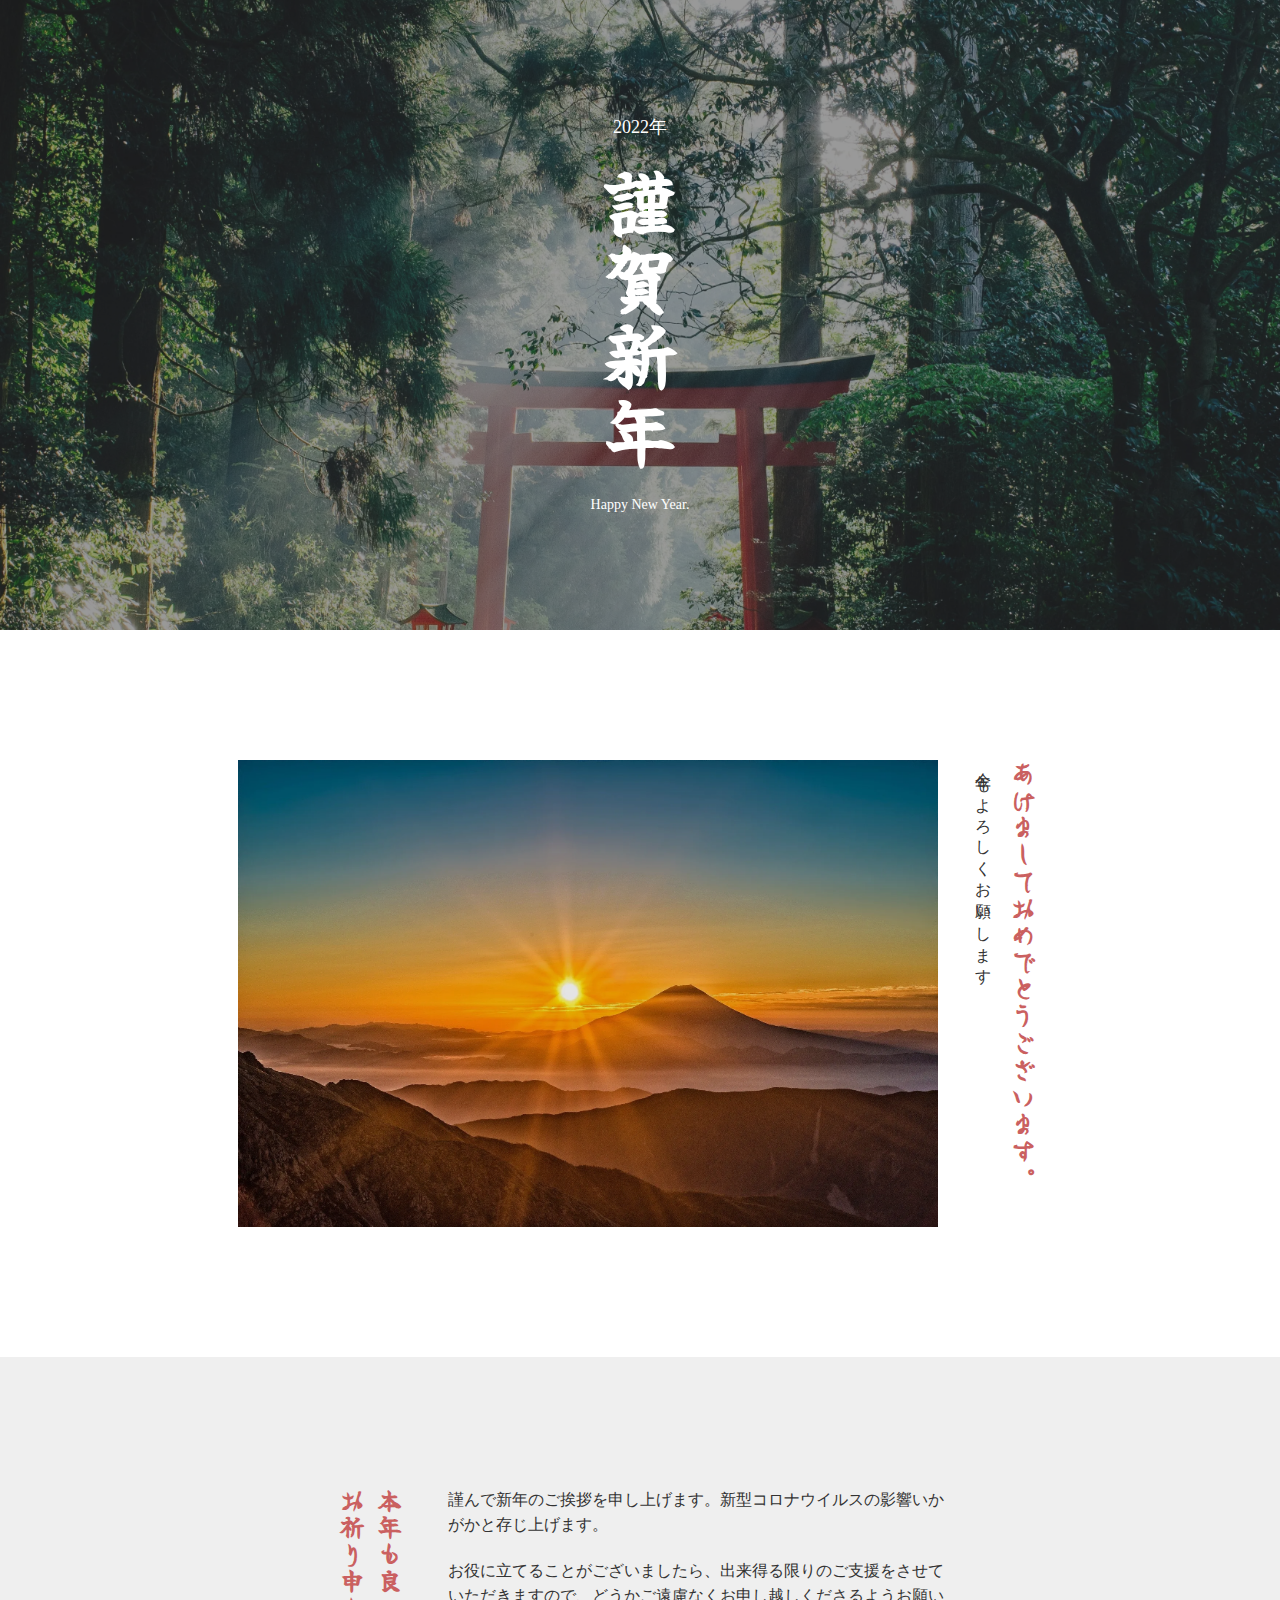
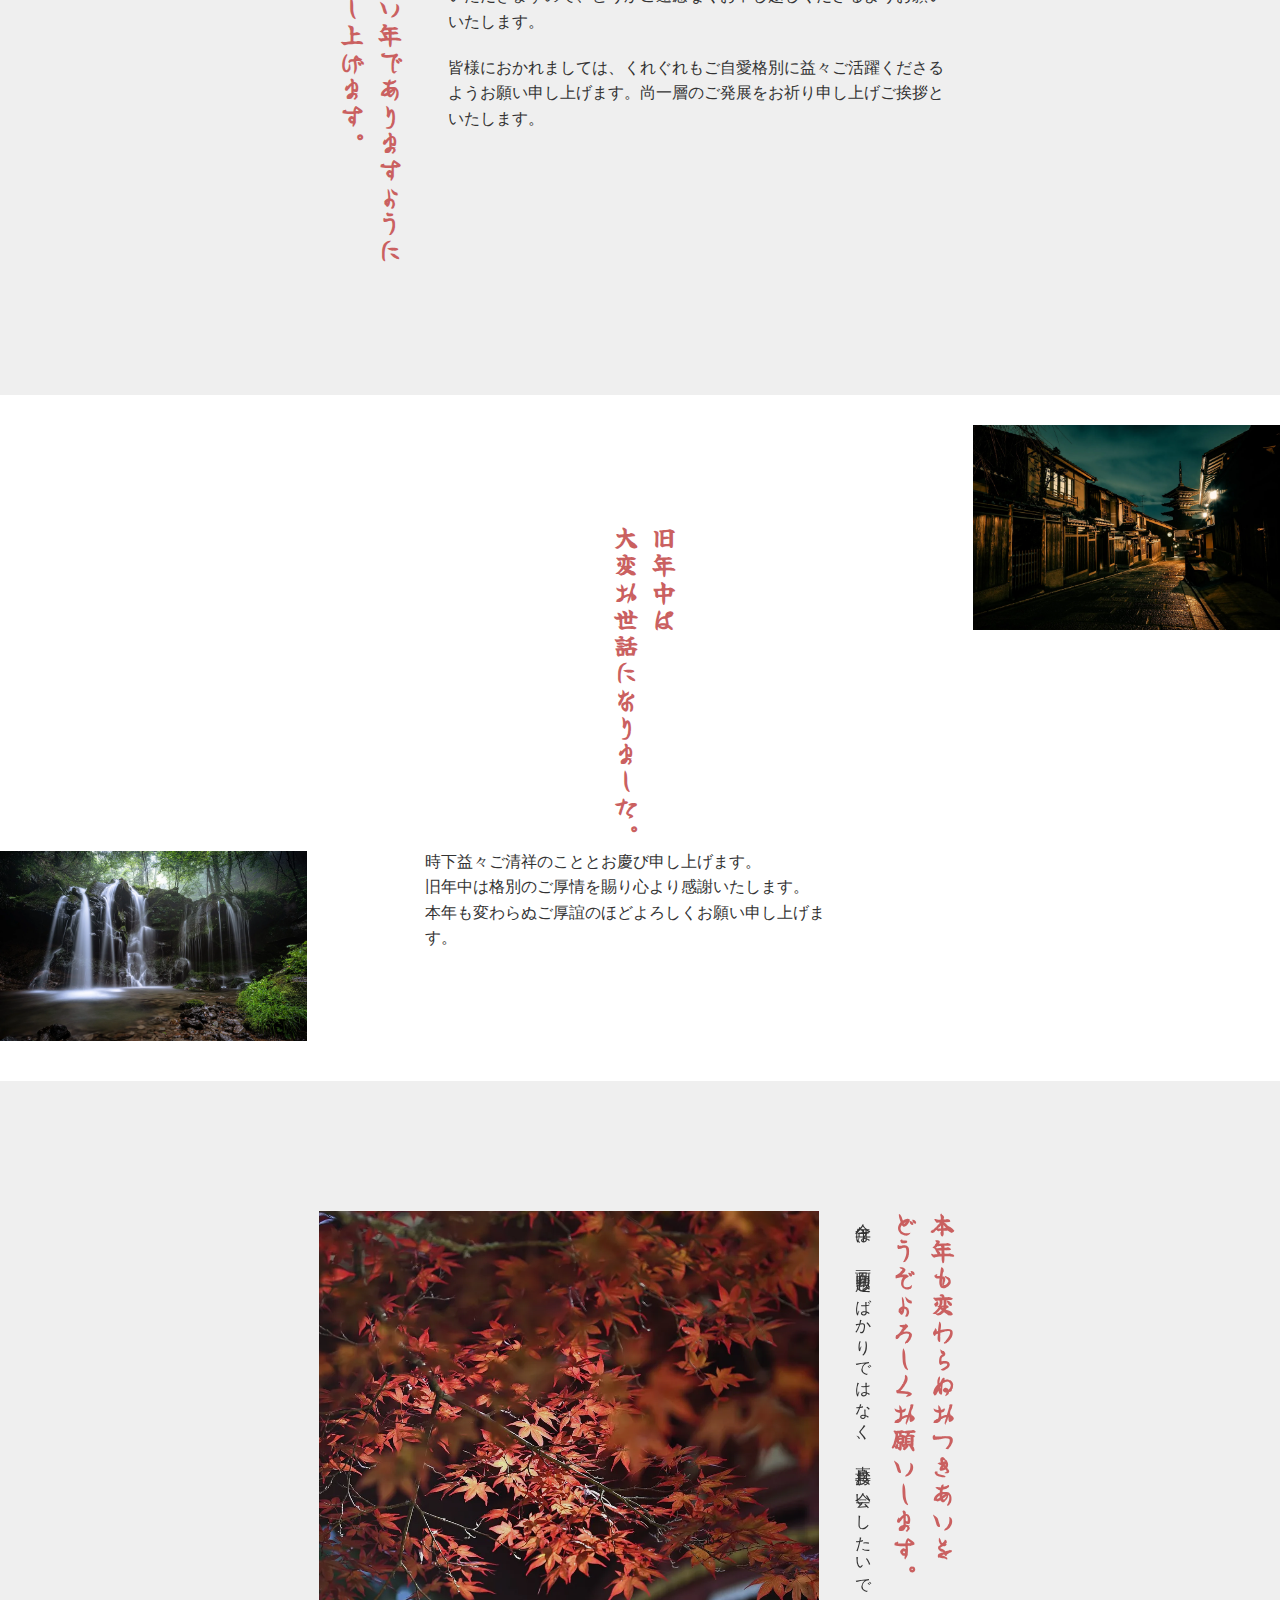
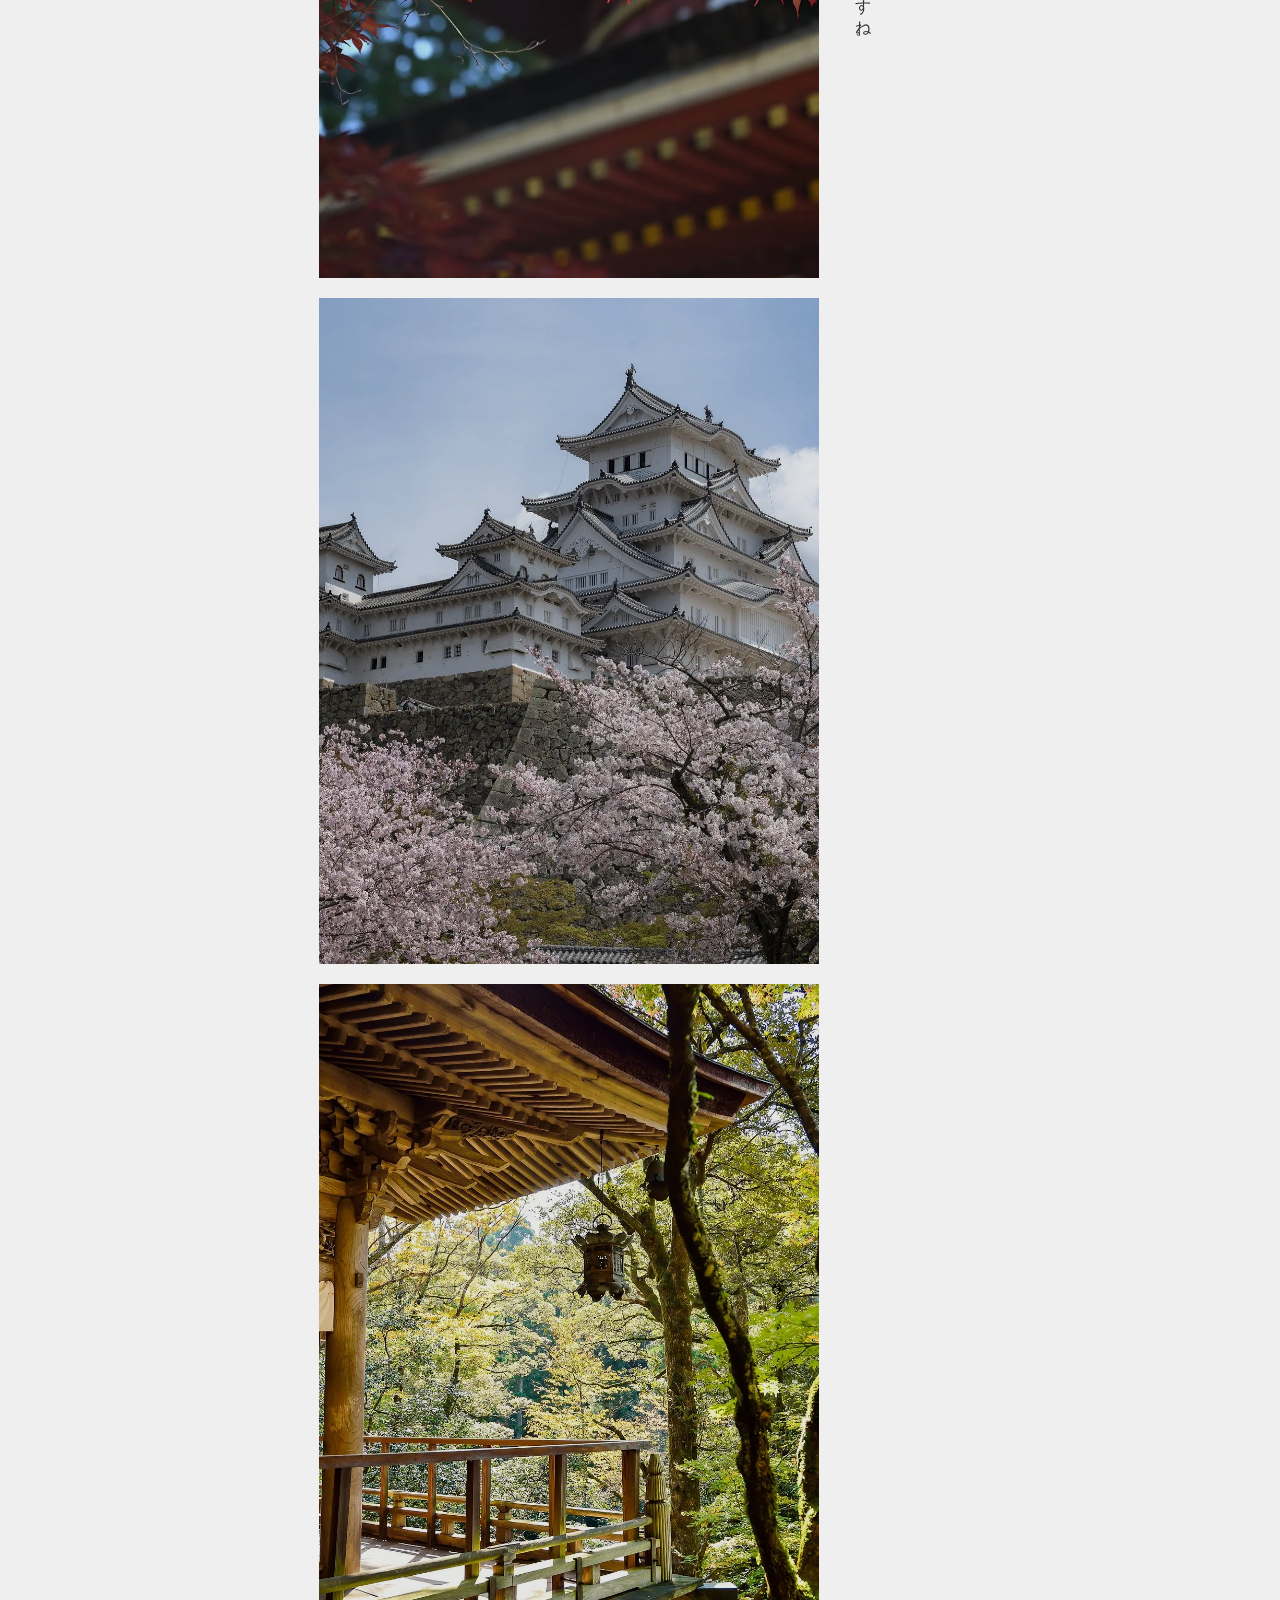
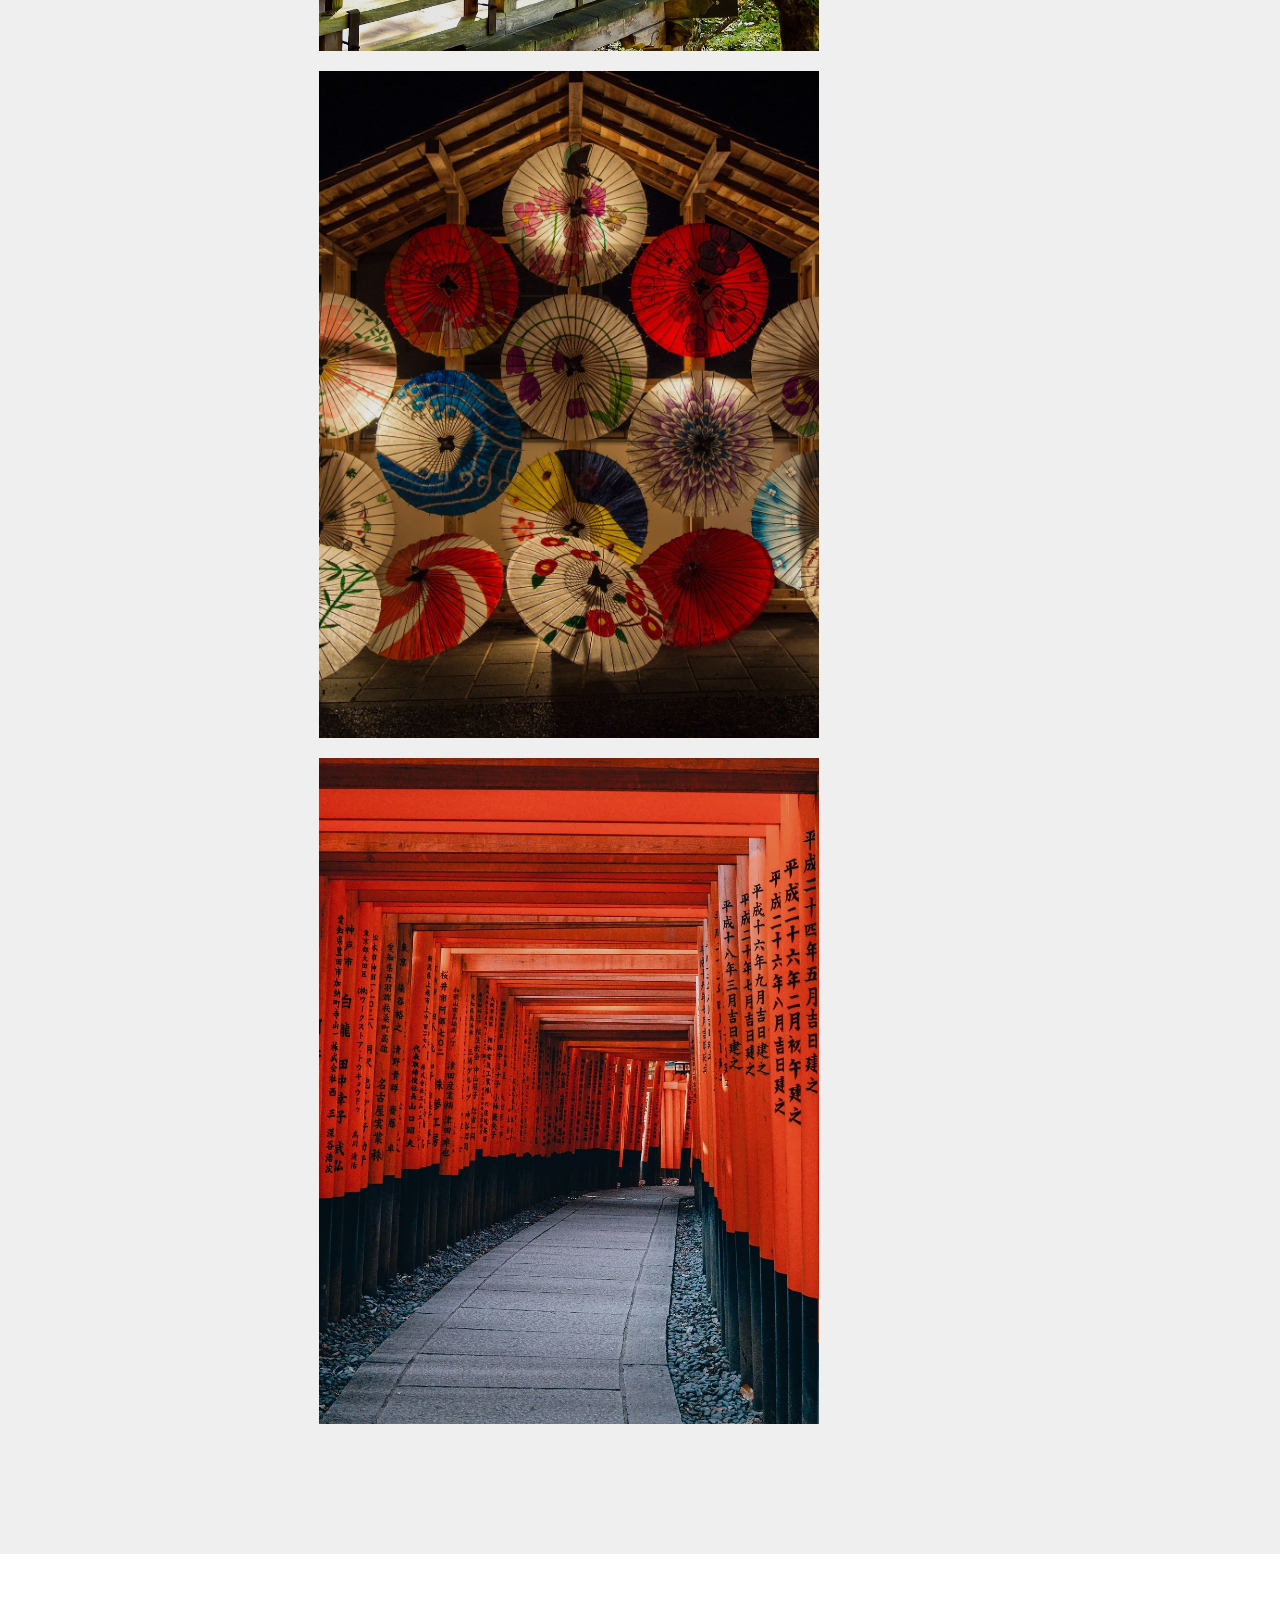
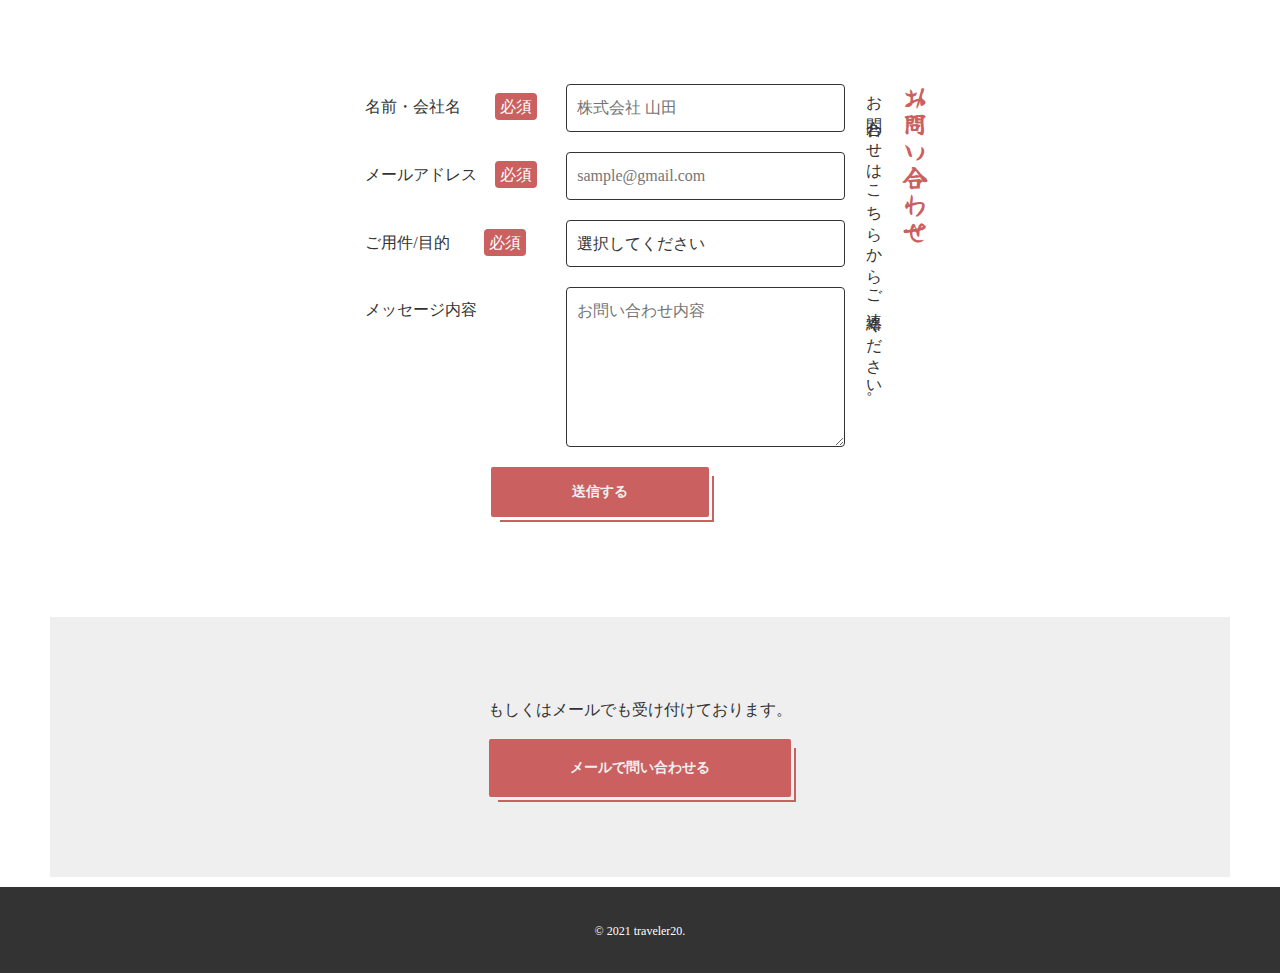
==== commit e01f315a: "🎨Edit Img" ====
--- a/docs/index.html
+++ b/docs/index.html
@@ -6,21 +6,27 @@
 		<meta name="viewport" content="width=device-width, initial-scale=1.0" />
 		<!-- ogp -->
 		<meta property="og:type" content="website" />
-		<title>ページタイトル｜サイトタイトル</title>
+		<title>謹賀新年｜2022年、あけましておめでとうございます</title>
 		<meta
 			name="description"
-			content="説明文が入ります。説明文が入ります。説明文が入ります。説明文が入ります。説明文が入ります。"
-		/>
-		<meta property="og:title" content="ページタイトル｜サイトタイトル" />
+			content="2022年、あけましておめでとうございます。今年もよろしくお願い致します。"
+		/>
+		<meta
+			property="og:title"
+			content="謹賀新年｜2022年、あけましておめでとうございます"
+		/>
 		<meta
 			property="og:description"
-			content="説明文が入ります。説明文が入ります。説明文が入ります。説明文が入ります。説明文が入ります。"
-		/>
-		<meta property="og:url" content="サイトのURL" />
-		<meta property="og:image" content="サイトのURL/asset/img/ogp.webp" />
+			content="2022年、あけましておめでとうございます。今年もよろしくお願い致します。"
+		/>
+		<meta property="og:url" content="https://traveler20.github.io/newyear" />
+		<meta
+			property="og:image"
+			content="https://traveler20.github.io/newyear/asset/img/ogp.webp"
+		/>
 		<meta property="og:locale" content="ja_JP" />
 		<meta name="twitter:card" content="summary_large_image" />
-		<meta name="twitter:site" content="@ツイッターアカウント" />
+		<meta name="twitter:site" content="@traveler20site" />
 		<link rel="icon" type="image/x-icon" href="./asset/img/favicon.ico" />
 		<!-- css -->
 		<link rel="stylesheet" href="./asset/css/style.css" />
@@ -56,7 +62,7 @@
 						<p class="c-section__lead">今年もよろしくお願いします</p>
 						<img
 							class="p-about__image"
-							src="./asset/img/about-img.jpg"
+							src="./asset/img/about-img.webp"
 							alt=""
 						/>
 					</header>
@@ -121,11 +127,11 @@
 							</p>
 						</span>
 						<div class="p-blog__gallery">
-							<img src="./asset/img/blog01.jpg" alt="" />
-							<img src="./asset/img/blog02.jpg" alt="" />
-							<img src="./asset/img/blog03.jpg" alt="" />
-							<img src="./asset/img/blog04.jpg" alt="" />
-							<img src="./asset/img/blog05.jpg" alt="" />
+							<img src="./asset/img/blog01.webp" alt="" />
+							<img src="./asset/img/blog02.webp" alt="" />
+							<img src="./asset/img/blog03.webp" alt="" />
+							<img src="./asset/img/blog04.webp" alt="" />
+							<img src="./asset/img/blog05.webp" alt="" />
 						</div>
 					</header>
 				</div>
--- a/docs/asset/css/style.css
+++ b/docs/asset/css/style.css
@@ -1,2 +1,2 @@
-@import url(https://fonts.googleapis.com/css2?family=Yuji+Mai&display=swap);*{box-sizing:border-box}::after,::before{box-sizing:inherit}html{line-height:1.15;-webkit-text-size-adjust:100%;-webkit-tap-highlight-color:transparent}body{margin:0}main{display:block}form,iframe,p{margin:0}h1,h2{font-size:inherit;line-height:inherit;font-weight:inherit;margin:0}a{background-color:transparent;text-decoration:none;color:inherit}small{font-size:80%}img{border-style:none;vertical-align:bottom}iframe{border:0;vertical-align:bottom}button,input,select,textarea{-webkit-appearance:none;appearance:none;vertical-align:middle;color:inherit;font:inherit;border:0;background:0 0;padding:0;margin:0;outline:0;border-radius:0;text-align:inherit}button,input{overflow:visible}button,select{text-transform:none}[type=button],[type=submit],button{cursor:pointer;-webkit-appearance:none;appearance:none}[type=button]::-moz-focus-inner,[type=submit]::-moz-focus-inner,button::-moz-focus-inner{border-style:none;padding:0}[type=button]:-moz-focusring,[type=submit]:-moz-focusring,button:-moz-focusring{outline:1px dotted ButtonText}select::-ms-expand{display:none}option{padding:0}textarea{overflow:auto}label[for]{cursor:pointer}*,:after,:before{-webkit-box-sizing:border-box;-moz-box-sizing:border-box;-o-box-sizing:border-box;-ms-box-sizing:border-box;box-sizing:border-box}html{font-size:62.5%;line-height:1.6;height:100%;scroll-behavior:smooth}body{color:#333;background-color:#efefef;font-size:1.6rem;font-family:"Times New Roman",YuMincho,"Hiragino Mincho ProN","Yu Mincho","MS PMincho",serif;font-weight:500;max-width:100vw;min-width:350px;width:100%;overflow-x:hidden}::selection{background-color:rgba(51,51,51,.7);color:#efefef}img{max-width:100%;height:auto;border:none;display:block;filter:brightness(90%)}a{color:#1ca9e3;text-decoration:none;position:relative}a:hover{text-decoration:none}a:hover img{text-decoration:none;opacity:.8;transition:all .4s}a,input,label{transition:all .4s}.l-footer{text-align:center}.l-footer__inner{background:#333;padding:30px}.l-footer__copy{color:#fff;font-size:12px}.c-loading{width:100vw;height:100vh;transition:all 1s;background-color:#efefef;position:fixed;top:0;left:0;z-index:9999}.c-loading.is-loaded{opacity:0;visibility:hidden}.c-loading__spinner{width:100px;height:100px;margin:40vh auto;border:3px solid #ca6060;border-top:3px solid transparent;border-radius:50%;animation:loadingAnimation .8s linear 0s infinite}@keyframes loadingAnimation{from{transform:rotate(0)}to{transform:rotate(359deg)}}.c-section{background-color:#efefef;padding:120px 0}.c-section:nth-of-type(even){background-color:#fff}.c-section:nth-of-type(even) .c-section__header{flex-direction:row-reverse}.c-section__inner{max-width:1220px;padding:10px 20px;margin:0 auto}.c-section__header{max-width:1000px;display:flex;flex-direction:row;justify-content:flex-start;align-items:flex-start;gap:8px;margin:0 auto}.c-section__title{color:#ca6060;text-align:left;font-size:2.4rem;font-weight:700;-ms-writing-mode:tb-rl;writing-mode:vertical-rl;letter-spacing:3px;margin:0 0;font-family:"Yuji Mai","Cormorant Garamond",serif;font-weight:700}.c-section__lead{display:table;margin:0 0;text-align:left;-ms-writing-mode:tb-rl;writing-mode:vertical-rl;letter-spacing:3px}@media (min-width:640px){.c-section__header{justify-content:center}}.c-form{max-width:600px}.c-form__item{display:flex;flex-wrap:wrap;justify-content:space-evenly;margin-bottom:20px}.c-form__input,.c-form__label{padding:10px}.c-form__label{width:90%}.c-form__input{width:90%;font-size:16px;border:solid 1px #333;border-radius:4px}.c-form__input:focus-visible{outline:#ca6060 auto 1px}.c-form textarea.c-form__input{height:160px}.c-form__required{color:#fff;background-color:#ca6060;border-radius:4px;padding:5px 5px;margin:0 0 0 18px}.c-form__submit{text-align:center}.c-form__submit button{display:inline-block;font-size:14px;font-weight:700;color:#efefef;background-color:#ca6060;border:solid 2px #ca6060;border-radius:2px;padding:12px 79px;position:relative;cursor:pointer;position:relative}.c-form__submit button::before{content:"";position:absolute;bottom:-7px;right:-7px;width:100%;height:2px;background-color:#ca6060;transition:.4s ease 0s}.c-form__submit button::after{content:"";position:absolute;top:7px;right:-7px;width:2px;height:100%;background-color:#ca6060;transition:.4s ease 0s}.c-form__submit button:hover{color:#ca6060;background-color:transparent}.c-form__submit button:hover:before{width:0%}.c-form__submit button:hover:after{height:0%}@media (min-width:640px){.c-form__item{flex-wrap:nowrap}.c-form__label{width:40%}.c-form__input{width:55%}}.c-button{display:inline-block;font-size:14px;font-weight:700;color:#efefef;background-color:#ca6060;border:solid 2px #ca6060;border-radius:2px;padding:16px 79px;position:relative}.c-button::before{content:"";position:absolute;bottom:-7px;right:-7px;width:100%;height:2px;background-color:#ca6060;transition:.4s ease 0s}.c-button::after{content:"";position:absolute;top:7px;right:-7px;width:2px;height:100%;background-color:#ca6060;transition:.4s ease 0s}.c-button:hover{color:#ca6060;background-color:transparent}.c-button:hover:before{width:0%}.c-button:hover:after{height:0%}.c-buttonCopy{margin:0 auto 16px}.c-buttonBlock{text-align:center;margin:40px 0 0}.p-fv{color:#fff;text-align:center;display:flex;justify-content:center;align-items:center;height:70vh;background-image:url(../img/fv-bg.jpg);background-size:cover;background-position:center;position:relative;z-index:0}.p-fv:before{content:"";position:absolute;z-index:-1;top:0;bottom:0;left:-5px;right:-5px;background-color:rgba(51,51,51,.5)}.p-fv__lead{font-size:1.8rem}.p-fv__title{width:100%;display:flex;align-items:center;font-size:7.2rem;font-weight:700;font-family:"Yuji Mai","Cormorant Garamond",serif;font-weight:700;-ms-writing-mode:tb-rl;writing-mode:vertical-rl;letter-spacing:4px;margin:24px 0}.p-fv__english{font-size:1.4rem}.p-about__description{-ms-writing-mode:tb-rl;writing-mode:vertical-rl;letter-spacing:3px;margin:0 24px 0 0}.p-about__image{aspect-ratio:2/3;object-fit:cover;margin:0 24px 0 0}@media (min-width:640px){.p-about__image{width:70%;aspect-ratio:3/2}}.p-feature__description{width:75%;margin:0}.p-feature__description p+p{margin:20px 0 0}@media (min-width:640px){.p-feature__description{width:50%;margin:0 0 0 24px}}.p-service{background-image:url(../img/service-bg-before.jpg),url(../img/service-bg-after.jpg);background-position:left bottom 0,right bottom 10px;background-size:44%,50%;background-repeat:no-repeat,no-repeat}.p-service .c-section__header{justify-content:center}.p-service__description{max-width:430px;margin:0 auto}.p-service__description p+p{margin:20px 0 0}@media (min-width:640px){.p-service{background-position:left bottom 40px,right top 30px;background-size:24%}}.p-blog .c-section__header{flex-direction:row-reverse}.p-blog__title{position:sticky;top:20px;display:flex;flex-direction:row-reverse;justify-content:flex-start;align-items:flex-start;gap:8px}.p-blog__gallery{width:75%;margin:0}.p-blog__gallery img{aspect-ratio:3/4;object-fit:cover}.p-blog__gallery img+img{margin:20px 0 0}@media (min-width:640px){.p-blog__gallery{width:50%;margin:0 24px 0 0}}.p-contact{padding-bottom:0}.p-contact .c-buttonBlock{margin:100px 0 0;background-color:#efefef;padding:80px 0}
+@import url(https://fonts.googleapis.com/css2?family=Yuji+Mai&display=swap);*{box-sizing:border-box}::after,::before{box-sizing:inherit}html{line-height:1.15;-webkit-text-size-adjust:100%;-webkit-tap-highlight-color:transparent}body{margin:0}main{display:block}form,iframe,p{margin:0}h1,h2{font-size:inherit;line-height:inherit;font-weight:inherit;margin:0}a{background-color:transparent;text-decoration:none;color:inherit}small{font-size:80%}img{border-style:none;vertical-align:bottom}iframe{border:0;vertical-align:bottom}button,input,select,textarea{-webkit-appearance:none;appearance:none;vertical-align:middle;color:inherit;font:inherit;border:0;background:0 0;padding:0;margin:0;outline:0;border-radius:0;text-align:inherit}button,input{overflow:visible}button,select{text-transform:none}[type=button],[type=submit],button{cursor:pointer;-webkit-appearance:none;appearance:none}[type=button]::-moz-focus-inner,[type=submit]::-moz-focus-inner,button::-moz-focus-inner{border-style:none;padding:0}[type=button]:-moz-focusring,[type=submit]:-moz-focusring,button:-moz-focusring{outline:1px dotted ButtonText}select::-ms-expand{display:none}option{padding:0}textarea{overflow:auto}label[for]{cursor:pointer}*,:after,:before{-webkit-box-sizing:border-box;-moz-box-sizing:border-box;-o-box-sizing:border-box;-ms-box-sizing:border-box;box-sizing:border-box}html{font-size:62.5%;line-height:1.6;height:100%;scroll-behavior:smooth}body{color:#333;background-color:#efefef;font-size:1.6rem;font-family:"Times New Roman",YuMincho,"Hiragino Mincho ProN","Yu Mincho","MS PMincho",serif;font-weight:500;max-width:100vw;min-width:350px;width:100%;overflow-x:hidden}::selection{background-color:rgba(51,51,51,.7);color:#efefef}img{max-width:100%;height:auto;border:none;display:block;filter:brightness(90%)}a{color:#1ca9e3;text-decoration:none;position:relative}a:hover{text-decoration:none}a:hover img{text-decoration:none;opacity:.8;transition:all .4s}a,input,label{transition:all .4s}.l-footer{text-align:center}.l-footer__inner{background:#333;padding:30px}.l-footer__copy{color:#fff;font-size:12px}.c-loading{width:100vw;height:100vh;transition:all 1s;background-color:#efefef;position:fixed;top:0;left:0;z-index:9999}.c-loading.is-loaded{opacity:0;visibility:hidden}.c-loading__spinner{width:100px;height:100px;margin:40vh auto;border:3px solid #ca6060;border-top:3px solid transparent;border-radius:50%;animation:loadingAnimation .8s linear 0s infinite}@keyframes loadingAnimation{from{transform:rotate(0)}to{transform:rotate(359deg)}}.c-section{background-color:#efefef;padding:120px 0}.c-section:nth-of-type(even){background-color:#fff}.c-section:nth-of-type(even) .c-section__header{flex-direction:row-reverse}.c-section__inner{max-width:1220px;padding:10px 20px;margin:0 auto}.c-section__header{max-width:1000px;display:flex;flex-direction:row;justify-content:flex-start;align-items:flex-start;gap:8px;margin:0 auto}.c-section__title{color:#ca6060;text-align:left;font-size:2.4rem;font-weight:700;-ms-writing-mode:tb-rl;writing-mode:vertical-rl;letter-spacing:3px;margin:0 0;font-family:"Yuji Mai","Cormorant Garamond",serif;font-weight:700}.c-section__lead{display:table;margin:0 0;text-align:left;-ms-writing-mode:tb-rl;writing-mode:vertical-rl;letter-spacing:3px}@media (min-width:640px){.c-section__header{justify-content:center}}.c-form{max-width:600px}.c-form__item{display:flex;flex-wrap:wrap;justify-content:space-evenly;margin-bottom:20px}.c-form__input,.c-form__label{padding:10px}.c-form__label{width:90%}.c-form__input{width:90%;font-size:16px;border:solid 1px #333;border-radius:4px}.c-form__input:focus-visible{outline:#ca6060 auto 1px}.c-form textarea.c-form__input{height:160px}.c-form__required{color:#fff;background-color:#ca6060;border-radius:4px;padding:5px 5px;margin:0 0 0 18px}.c-form__submit{text-align:center}.c-form__submit button{display:inline-block;font-size:14px;font-weight:700;color:#efefef;background-color:#ca6060;border:solid 2px #ca6060;border-radius:2px;padding:12px 79px;position:relative;cursor:pointer;position:relative}.c-form__submit button::before{content:"";position:absolute;bottom:-7px;right:-7px;width:100%;height:2px;background-color:#ca6060;transition:.4s ease 0s}.c-form__submit button::after{content:"";position:absolute;top:7px;right:-7px;width:2px;height:100%;background-color:#ca6060;transition:.4s ease 0s}.c-form__submit button:hover{color:#ca6060;background-color:transparent}.c-form__submit button:hover:before{width:0%}.c-form__submit button:hover:after{height:0%}@media (min-width:640px){.c-form__item{flex-wrap:nowrap}.c-form__label{width:40%}.c-form__input{width:55%}}.c-button{display:inline-block;font-size:14px;font-weight:700;color:#efefef;background-color:#ca6060;border:solid 2px #ca6060;border-radius:2px;padding:16px 79px;position:relative}.c-button::before{content:"";position:absolute;bottom:-7px;right:-7px;width:100%;height:2px;background-color:#ca6060;transition:.4s ease 0s}.c-button::after{content:"";position:absolute;top:7px;right:-7px;width:2px;height:100%;background-color:#ca6060;transition:.4s ease 0s}.c-button:hover{color:#ca6060;background-color:transparent}.c-button:hover:before{width:0%}.c-button:hover:after{height:0%}.c-buttonCopy{margin:0 auto 16px}.c-buttonBlock{text-align:center;margin:40px 0 0}.p-fv{color:#fff;text-align:center;display:flex;justify-content:center;align-items:center;height:70vh;background-image:url(../img/fv-bg.webp);background-size:cover;background-position:center;position:relative;z-index:0}.p-fv:before{content:"";position:absolute;z-index:-1;top:0;bottom:0;left:-5px;right:-5px;background-color:rgba(51,51,51,.5)}.p-fv__lead{font-size:1.8rem}.p-fv__title{width:100%;display:flex;align-items:center;font-size:7.2rem;font-weight:700;font-family:"Yuji Mai","Cormorant Garamond",serif;font-weight:700;-ms-writing-mode:tb-rl;writing-mode:vertical-rl;letter-spacing:4px;margin:24px 0}.p-fv__english{font-size:1.4rem}.p-about__image{aspect-ratio:2/3;object-fit:cover;margin:0 24px 0 0}@media (min-width:640px){.p-about__image{width:70%;aspect-ratio:3/2}}.p-feature__description{width:75%;margin:0}.p-feature__description p+p{margin:20px 0 0}@media (min-width:640px){.p-feature__description{width:50%;margin:0 0 0 24px}}.p-service{background-image:url(../img/service-bg-before.webp),url(../img/service-bg-after.webp);background-position:left bottom 0,right bottom 10px;background-size:44%,50%;background-repeat:no-repeat,no-repeat}.p-service .c-section__header{justify-content:center}.p-service__description{max-width:430px;margin:0 auto}.p-service__description p+p{margin:20px 0 0}@media (min-width:640px){.p-service{background-position:left bottom 40px,right top 30px;background-size:24%}}.p-blog .c-section__header{flex-direction:row-reverse}.p-blog__title{position:sticky;top:20px;display:flex;flex-direction:row-reverse;justify-content:flex-start;align-items:flex-start;gap:8px}.p-blog__gallery{width:75%;margin:0}.p-blog__gallery img{aspect-ratio:3/4;object-fit:cover}.p-blog__gallery img+img{margin:20px 0 0}@media (min-width:640px){.p-blog__gallery{width:50%;margin:0 24px 0 0}}.p-contact{padding-bottom:0}.p-contact .c-buttonBlock{margin:100px 0 0;background-color:#efefef;padding:80px 0}
 /*# sourceMappingURL=style.css.map */